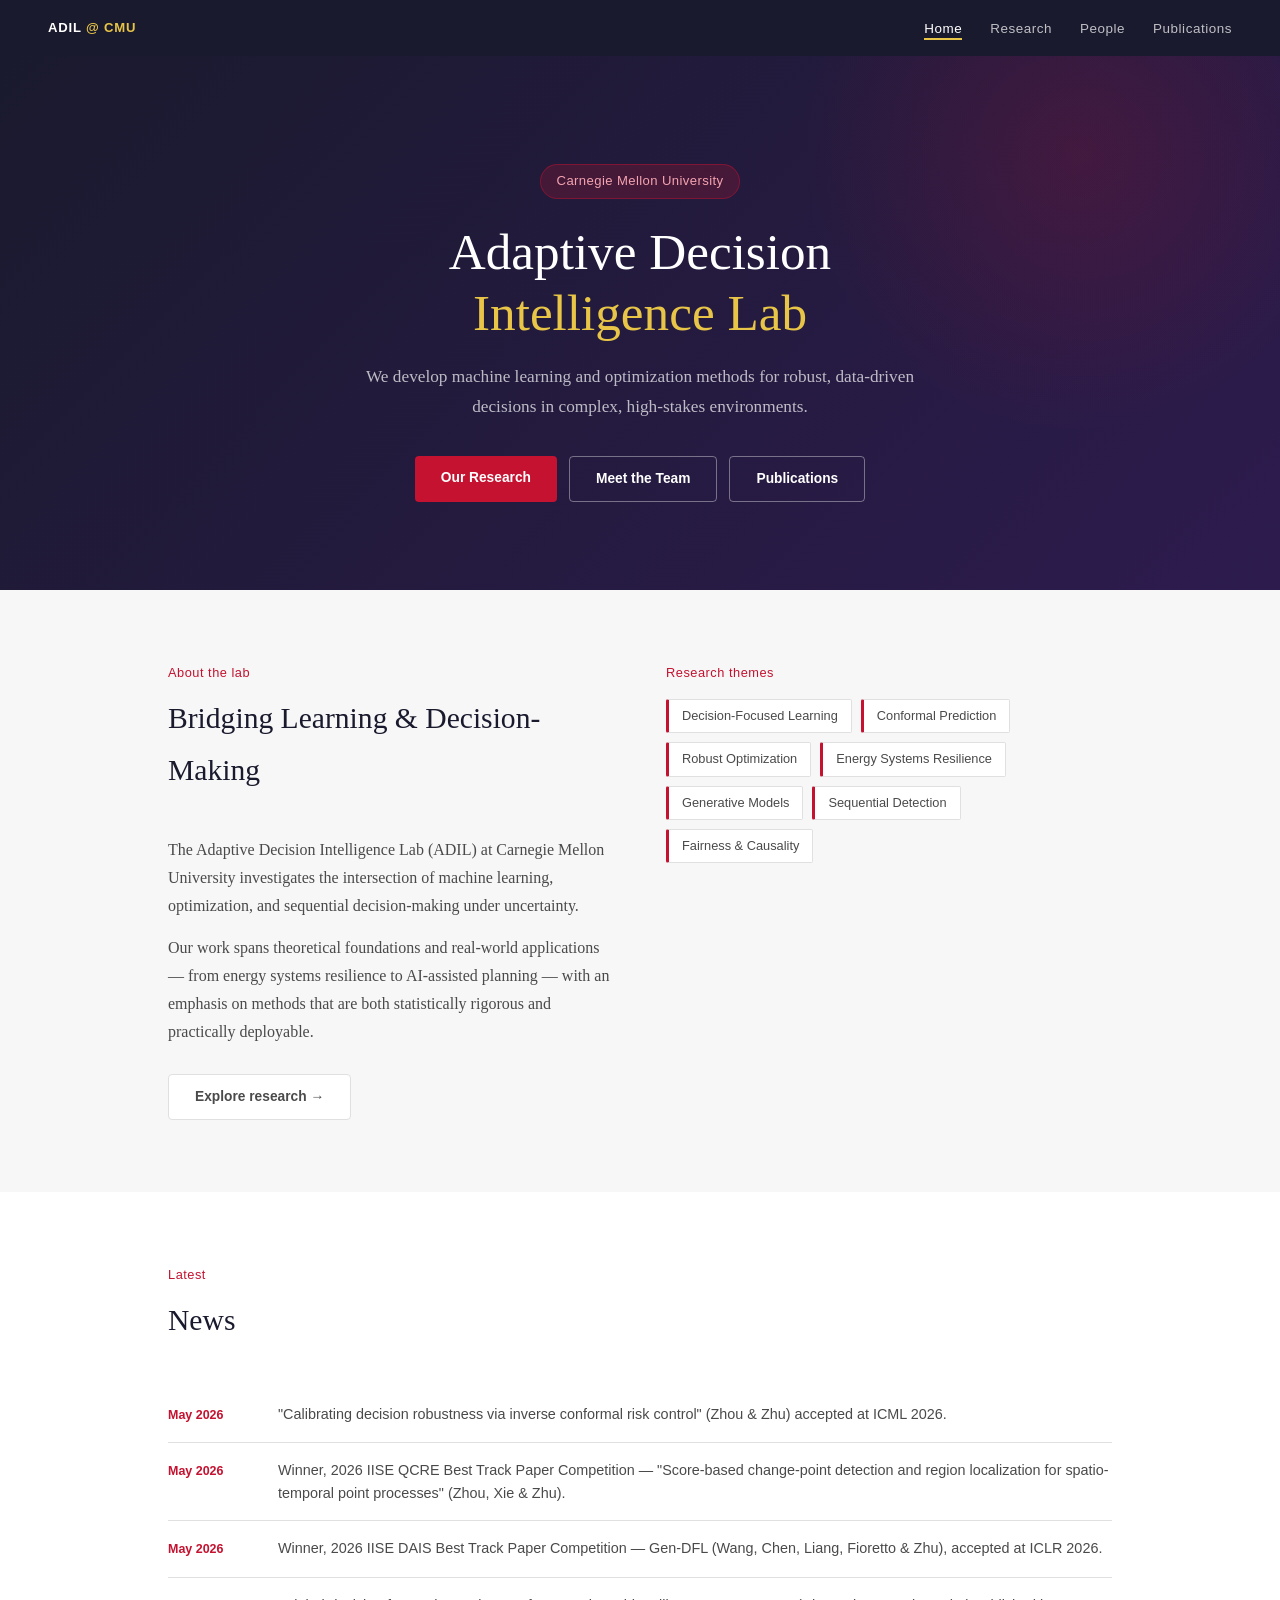
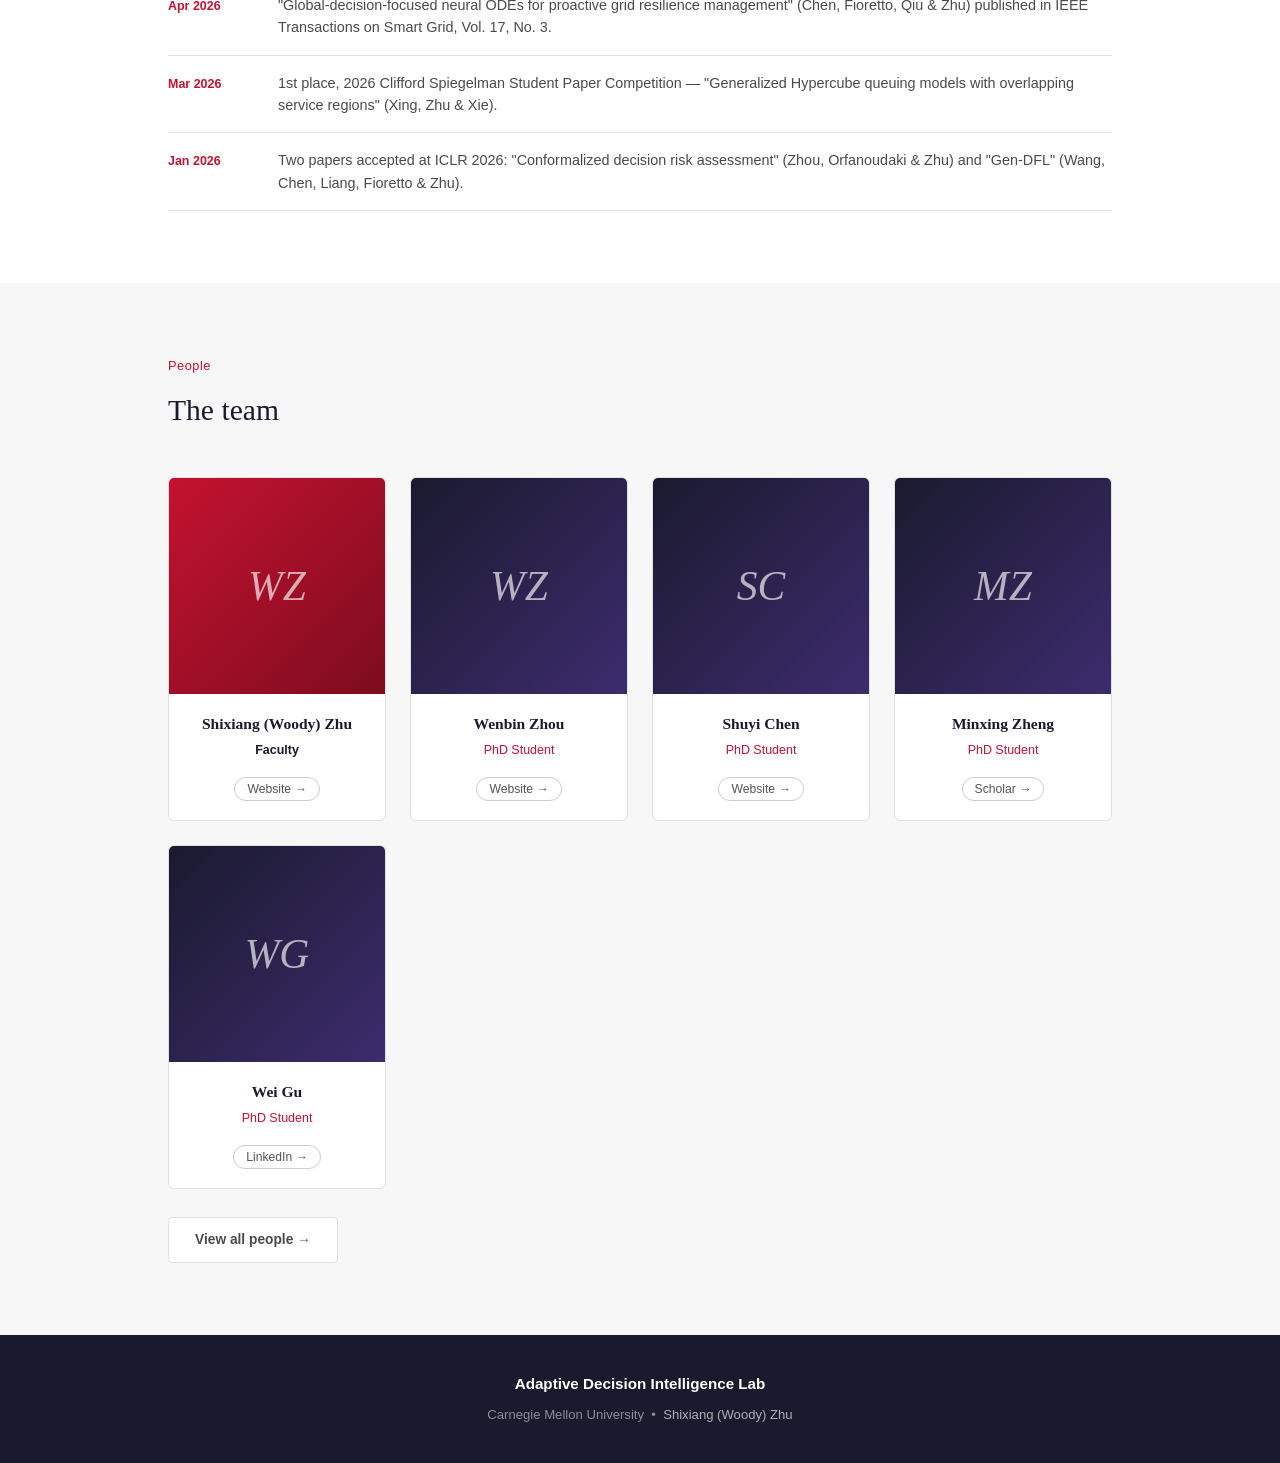
==== index.html @ 4b709d4f "update" ====
<!DOCTYPE html>
<html lang="en">
<head>
  <meta charset="utf-8">
  <meta name="viewport" content="width=device-width, initial-scale=1.0">
  <title>ADIL @ CMU — Adaptive Decision Intelligence Lab</title>
  <link rel="stylesheet" href="assets/css/style.css">
  <style>
    .hero {
      background: linear-gradient(135deg, var(--dark) 0%, #2d1b4e 100%);
      color: #fff;
      padding: 108px 48px 88px;
      text-align: center;
      position: relative;
      overflow: hidden;
    }
    .hero::before {
      content: '';
      position: absolute;
      width: 560px; height: 560px;
      border-radius: 50%;
      background: radial-gradient(circle, rgba(196,18,48,0.18) 0%, transparent 70%);
      top: -180px; right: -80px;
      pointer-events: none;
    }
    .hero-badge {
      display: inline-block;
      background: rgba(196,18,48,0.22);
      border: 1px solid rgba(196,18,48,0.45);
      color: #f4a4b0;
      font-family: 'Arial', sans-serif;
      font-size: 0.82rem;
      letter-spacing: 0.03em;
      padding: 5px 16px;
      border-radius: 20px;
      margin-bottom: 22px;
    }
    .hero h1 {
      font-size: clamp(2rem, 5vw, 3.2rem);
      font-weight: normal;
      line-height: 1.2;
      margin-bottom: 18px;
    }
    .hero h1 em { font-style: normal; color: var(--accent); }
    .hero p {
      font-size: 1.08rem;
      color: rgba(255,255,255,0.7);
      max-width: 580px;
      margin: 0 auto 34px;
    }
    .hero-btns { display: flex; gap: 12px; justify-content: center; flex-wrap: wrap; }
    .btn-hero-outline {
      border: 1.5px solid rgba(255,255,255,0.38);
      color: #fff;
      padding: 10px 26px;
      border-radius: 4px;
      font-family: 'Arial', sans-serif;
      font-size: 0.86rem;
      font-weight: 600;
      text-decoration: none;
      transition: all 0.18s;
    }
    .btn-hero-outline:hover {
      border-color: #fff;
      background: rgba(255,255,255,0.08);
      text-decoration: none;
    }
    .home-about {
      display: grid;
      grid-template-columns: 1fr 1fr;
      gap: 52px;
      align-items: start;
    }
    .tag-wrap { display: flex; flex-wrap: wrap; gap: 9px; margin-top: 10px; }
    .tag-pill-link {
      display: inline-block;
      background: #fff;
      border: 1px solid var(--border);
      border-left: 3px solid var(--red);
      padding: 5px 13px;
      font-family: 'Arial', sans-serif;
      font-size: 0.8rem;
      color: var(--gray);
      border-radius: 2px;
      text-decoration: none;
      transition: all 0.18s;
    }
    .tag-pill-link:hover {
      border-left-color: var(--dark);
      color: var(--dark);
      background: #f0f0f0;
      text-decoration: none;
    }
    @media (max-width: 680px) {
      .hero { padding: 72px 20px 60px; }
      .home-about { grid-template-columns: 1fr; gap: 28px; }
    }
  </style>
</head>
<body>

<nav>
  <a class="nav-logo" href="index.html">ADIL <span>@ CMU</span></a>
  <ul class="nav-links">
    <li><a href="index.html" class="active">Home</a></li>
    <li><a href="research.html">Research</a></li>
    <li><a href="people.html">People</a></li>
    <li><a href="publications.html">Publications</a></li>
  </ul>
</nav>

<header class="hero">
  <div class="hero-badge">Carnegie Mellon University</div>
  <h1>Adaptive Decision<br><em>Intelligence Lab</em></h1>
  <p>We develop machine learning and optimization methods for robust, data-driven decisions in complex, high-stakes environments.</p>
  <div class="hero-btns">
    <a class="btn btn-red" href="research.html">Our Research</a>
    <a class="btn-hero-outline" href="people.html">Meet the Team</a>
    <a class="btn-hero-outline" href="publications.html">Publications</a>
  </div>
</header>

<!-- About -->
<section class="pad bg-light">
  <div class="container">
    <div class="home-about">
      <div>
        <p class="eyebrow">About the lab</p>
        <h2 class="section-title">Bridging Learning &amp; Decision-Making</h2>
        <p style="color:var(--gray);font-size:1rem;margin-bottom:14px;">The Adaptive Decision Intelligence Lab (ADIL) at Carnegie Mellon University investigates the intersection of machine learning, optimization, and sequential decision-making under uncertainty.</p>
        <p style="color:var(--gray);font-size:1rem;">Our work spans theoretical foundations and real-world applications — from energy systems resilience to AI-assisted planning — with an emphasis on methods that are both statistically rigorous and practically deployable.</p>
        <br>
        <a class="btn btn-outline" href="research.html">Explore research &rarr;</a>
      </div>
      <div>
        <p class="eyebrow" style="margin-bottom:14px;">Research themes</p>
        <div class="tag-wrap" id="theme-tags">
          <!-- rendered by JS from RESEARCH_AREAS -->
        </div>
      </div>
    </div>
  </div>
</section>

<!-- News -->
<section class="pad">
  <div class="container">
    <p class="eyebrow">Latest</p>
    <h2 class="section-title">News</h2>
    <ul class="news-list" id="news-list">
      <li class="news-item"><span class="news-text" style="color:#aaa;">Loading…</span></li>
    </ul>
  </div>
</section>

<!-- Team preview -->
<section class="pad bg-light">
  <div class="container">
    <p class="eyebrow">People</p>
    <h2 class="section-title">The team</h2>
    <div class="people-grid">
      <div class="person-card pi">
        <div class="person-avatar">WZ</div>
        <div class="person-body">
          <div class="person-name">Shixiang (Woody) Zhu</div>
          <div class="person-role">Faculty</div>
          <a class="person-link" href="https://www.andrew.cmu.edu/user/shixianz/" target="_blank" rel="noopener">Website &rarr;</a>
        </div>
      </div>
      <div class="person-card">
        <div class="person-avatar">WZ</div>
        <div class="person-body">
          <div class="person-name">Wenbin Zhou</div>
          <div class="person-role">PhD Student</div>
          <a class="person-link" href="https://wbzhou2001.github.io/" target="_blank" rel="noopener">Website &rarr;</a>
        </div>
      </div>
      <div class="person-card">
        <div class="person-avatar">SC</div>
        <div class="person-body">
          <div class="person-name">Shuyi Chen</div>
          <div class="person-role">PhD Student</div>
          <a class="person-link" href="https://shuyiryanchen.github.io/" target="_blank" rel="noopener">Website &rarr;</a>
        </div>
      </div>
      <div class="person-card">
        <div class="person-avatar">MZ</div>
        <div class="person-body">
          <div class="person-name">Minxing Zheng</div>
          <div class="person-role">PhD Student</div>
          <a class="person-link" href="https://scholar.google.com/citations?hl=en&user=f8xblKQAAAAJ&view_op=list_works&sortby=pubdate" target="_blank" rel="noopener">Scholar &rarr;</a>
        </div>
      </div>
      <div class="person-card">
        <div class="person-avatar">WG</div>
        <div class="person-body">
          <div class="person-name">Wei Gu</div>
          <div class="person-role">PhD Student</div>
          <a class="person-link" href="https://www.linkedin.com/in/wei-gu-524341154" target="_blank" rel="noopener">LinkedIn &rarr;</a>
        </div>
      </div>
    </div>
    <br>
    <a class="btn btn-outline" href="people.html">View all people &rarr;</a>
  </div>
</section>

<footer>
  <div class="footer-name">Adaptive Decision Intelligence Lab</div>
  <p>Carnegie Mellon University &nbsp;&bull;&nbsp;
    <a href="https://www.andrew.cmu.edu/user/shixianz/" target="_blank" rel="noopener">Shixiang (Woody) Zhu</a>
  </p>
</footer>

<!-- Data -->
<script src="data/news.js"></script>
<script src="data/publications.js"></script>
<script>
  /* ── Research theme tags (link to research.html anchors) ── */
  const RESEARCH_AREAS = [
    { label: "Decision-Focused Learning",    id: "decision-learning"    },
    { label: "Conformal Prediction",         id: "conformal-prediction" },
    { label: "Robust Optimization",          id: "robust-optimization"  },
    { label: "Energy Systems Resilience",    id: "energy-resilience"    },
    { label: "Generative Models",            id: "generative-models"    },
    { label: "Sequential Detection",         id: "sequential-detection" },
    { label: "Fairness & Causality",         id: "fairness-policy"      },
  ];

  const tagWrap = document.getElementById('theme-tags');
  RESEARCH_AREAS.forEach(area => {
    const a = document.createElement('a');
    a.className = 'tag-pill-link';
    a.href = 'research.html#' + area.id;
    a.textContent = area.label;
    tagWrap.appendChild(a);
  });

  /* ── News ── */
  function esc(s) {
    return s.replace(/&/g,'&amp;').replace(/</g,'&lt;').replace(/>/g,'&gt;').replace(/"/g,'&quot;');
  }

  const newsList = document.getElementById('news-list');
  newsList.innerHTML = '';
  NEWS.slice(0, 6).forEach(item => {
    const li = document.createElement('li');
    li.className = 'news-item';
    li.innerHTML = `<span class="news-date">${esc(item.date)}</span><span class="news-text">${esc(item.text)}</span>`;
    newsList.appendChild(li);
  });
</script>

</body>
</html>
---- assets/css/style.css ----
:root {
  --red:    #C41230;
  --dark:   #1a1a2e;
  --gray:   #4a4a4a;
  --light:  #f7f7f7;
  --accent: #e8c547;
  --border: #e0e0e0;
}

*, *::before, *::after { box-sizing: border-box; margin: 0; padding: 0; }

html { scroll-behavior: smooth; }

body {
  font-family: 'Georgia', serif;
  color: #333;
  background: #fff;
  line-height: 1.75;
}

a { color: var(--red); text-decoration: none; }
a:hover { text-decoration: underline; }

/* ── Nav ── */
nav {
  background: var(--dark);
  position: sticky;
  top: 0;
  z-index: 100;
  height: 56px;
  display: flex;
  align-items: center;
  padding: 0 48px;
  gap: 40px;
}

.nav-logo {
  font-family: 'Arial', sans-serif;
  font-size: 0.82rem;
  font-weight: 700;
  color: #fff;
  letter-spacing: 0.06em;
  text-transform: uppercase;
  white-space: nowrap;
  text-decoration: none;
}

.nav-logo span { color: var(--accent); }

.nav-links {
  list-style: none;
  display: flex;
  gap: 28px;
  margin-left: auto;
}

.nav-links a {
  color: rgba(255,255,255,0.72);
  font-family: 'Arial', sans-serif;
  font-size: 0.84rem;
  letter-spacing: 0.04em;
  text-decoration: none;
  transition: color 0.2s;
  padding-bottom: 2px;
  border-bottom: 2px solid transparent;
}

.nav-links a:hover,
.nav-links a.active {
  color: #fff;
  border-bottom-color: var(--accent);
}

/* ── Page hero (small, for inner pages) ── */
.page-hero {
  background: linear-gradient(135deg, var(--dark) 0%, #2d1b4e 100%);
  color: #fff;
  padding: 64px 48px 52px;
}

.page-hero .eyebrow {
  font-family: 'Arial', sans-serif;
  font-size: 0.82rem;
  letter-spacing: 0.03em;
  color: var(--accent);
  margin-bottom: 10px;
}

.page-hero h1 {
  font-size: clamp(1.6rem, 3.5vw, 2.4rem);
  font-weight: normal;
  line-height: 1.25;
}

.page-hero p {
  margin-top: 14px;
  color: rgba(255,255,255,0.68);
  font-size: 1rem;
  max-width: 600px;
}

/* ── Layout container ── */
.container {
  max-width: 1040px;
  margin: 0 auto;
  padding: 0 48px;
}

section.pad {
  padding: 72px 0;
}

section.pad-sm {
  padding: 48px 0;
}

.bg-light { background: var(--light); }

/* ── Section labels ── */
.eyebrow {
  font-family: 'Arial', sans-serif;
  font-size: 0.8rem;
  letter-spacing: 0.04em;
  color: var(--red);
  margin-bottom: 8px;
}

.section-title {
  font-size: 1.85rem;
  font-weight: normal;
  color: var(--dark);
  margin-bottom: 40px;
}

/* ── Buttons ── */
.btn {
  display: inline-block;
  padding: 10px 26px;
  border-radius: 4px;
  font-family: 'Arial', sans-serif;
  font-size: 0.86rem;
  font-weight: 600;
  text-decoration: none;
  transition: all 0.18s;
  cursor: pointer;
}

.btn-red   { background: var(--red); color: #fff; }
.btn-red:hover { background: #a30f28; text-decoration: none; }

.btn-outline {
  border: 1.5px solid var(--border);
  color: var(--gray);
  background: #fff;
}
.btn-outline:hover {
  border-color: var(--red);
  color: var(--red);
  text-decoration: none;
}

/* ── Person card ── */
.people-grid {
  display: grid;
  grid-template-columns: repeat(auto-fill, minmax(195px, 1fr));
  gap: 24px;
}

.person-card {
  background: #fff;
  border: 1px solid var(--border);
  border-radius: 6px;
  overflow: hidden;
  text-align: center;
  transition: box-shadow 0.2s, transform 0.2s;
}

.person-card:hover {
  box-shadow: 0 8px 28px rgba(0,0,0,0.10);
  transform: translateY(-3px);
}

.person-avatar {
  width: 100%;
  aspect-ratio: 1;
  background: linear-gradient(135deg, var(--dark) 0%, #3d2b6e 100%);
  display: flex;
  align-items: center;
  justify-content: center;
  font-size: 2.6rem;
  font-family: 'Georgia', serif;
  font-style: italic;
  color: rgba(255,255,255,0.65);
}

.person-card.pi .person-avatar {
  background: linear-gradient(135deg, var(--red) 0%, #7d0c1e 100%);
}

.person-body {
  padding: 16px 14px 18px;
}

.person-name {
  font-size: 0.97rem;
  font-weight: bold;
  color: var(--dark);
  margin-bottom: 3px;
}

.person-role {
  font-family: 'Arial', sans-serif;
  font-size: 0.78rem;
  color: var(--red);
  margin-bottom: 12px;
}

.person-card.pi .person-role {
  color: var(--dark);
  font-weight: 700;
}

.person-link {
  font-family: 'Arial', sans-serif;
  font-size: 0.76rem;
  color: #555;
  border: 1px solid #ccc;
  padding: 4px 12px;
  border-radius: 20px;
  text-decoration: none;
  transition: all 0.18s;
}

.person-link:hover {
  border-color: var(--red);
  color: var(--red);
  text-decoration: none;
}

/* ── Research card ── */
.research-grid {
  display: grid;
  grid-template-columns: repeat(auto-fill, minmax(280px, 1fr));
  gap: 22px;
}

.research-card {
  background: #fff;
  border-top: 3px solid var(--red);
  border-radius: 4px;
  padding: 26px 22px;
  box-shadow: 0 2px 8px rgba(0,0,0,0.06);
}

.research-card .icon { font-size: 1.7rem; margin-bottom: 12px; }
.research-card h3 { font-size: 1rem; color: var(--dark); margin-bottom: 8px; }
.research-card p  { font-family: 'Arial', sans-serif; font-size: 0.84rem; color: var(--gray); line-height: 1.6; }

/* ── Publication list ── */
.pub-list { list-style: none; }

.pub-item {
  padding: 22px 0;
  border-bottom: 1px solid var(--border);
  display: grid;
  grid-template-columns: auto 1fr;
  gap: 20px;
  align-items: start;
}

.pub-year {
  font-family: 'Arial', sans-serif;
  font-size: 0.82rem;
  font-weight: 700;
  color: var(--red);
  min-width: 42px;
  padding-top: 3px;
}

.pub-title {
  font-size: 1rem;
  color: var(--dark);
  margin-bottom: 4px;
}

.pub-authors {
  font-family: 'Arial', sans-serif;
  font-size: 0.84rem;
  color: var(--gray);
  margin-bottom: 4px;
}

.pub-venue {
  font-family: 'Arial', sans-serif;
  font-size: 0.82rem;
  color: #777;
  font-style: italic;
}

.pub-links { margin-top: 8px; display: flex; gap: 8px; flex-wrap: wrap; }

.pub-tag {
  font-family: 'Arial', sans-serif;
  font-size: 0.72rem;
  padding: 2px 10px;
  border-radius: 20px;
  text-decoration: none;
  border: 1px solid #ccc;
  color: #555;
  transition: all 0.15s;
}

.pub-tag:hover { border-color: var(--red); color: var(--red); text-decoration: none; }
.pub-tag.pdf   { background: var(--red); border-color: var(--red); color: #fff; }
.pub-tag.pdf:hover { background: #a30f28; }

/* ── Tags / pills ── */
.tag-pill {
  display: inline-block;
  background: #fff;
  border: 1px solid var(--border);
  border-left: 3px solid var(--red);
  padding: 5px 13px;
  font-family: 'Arial', sans-serif;
  font-size: 0.8rem;
  color: var(--gray);
  border-radius: 2px;
}

/* ── News ── */
.news-list { list-style: none; }

.news-item {
  display: flex;
  gap: 20px;
  padding: 16px 0;
  border-bottom: 1px solid var(--border);
  align-items: baseline;
}

.news-date {
  font-family: 'Arial', sans-serif;
  font-size: 0.78rem;
  color: var(--red);
  white-space: nowrap;
  min-width: 90px;
  font-weight: 700;
}

.news-text {
  font-family: 'Arial', sans-serif;
  font-size: 0.9rem;
  color: var(--gray);
  line-height: 1.55;
}

/* ── Footer ── */
footer {
  background: var(--dark);
  color: rgba(255,255,255,0.5);
  text-align: center;
  padding: 36px 48px;
  font-family: 'Arial', sans-serif;
  font-size: 0.82rem;
}

footer .footer-name {
  color: #fff;
  font-size: 0.95rem;
  font-weight: 700;
  margin-bottom: 6px;
}

footer a { color: rgba(255,255,255,0.65); text-decoration: none; }
footer a:hover { color: var(--accent); }

/* ── Responsive ── */
@media (max-width: 680px) {
  nav { padding: 0 20px; }
  .nav-links { display: none; }
  .container { padding: 0 20px; }
  .page-hero { padding: 48px 20px 40px; }
}
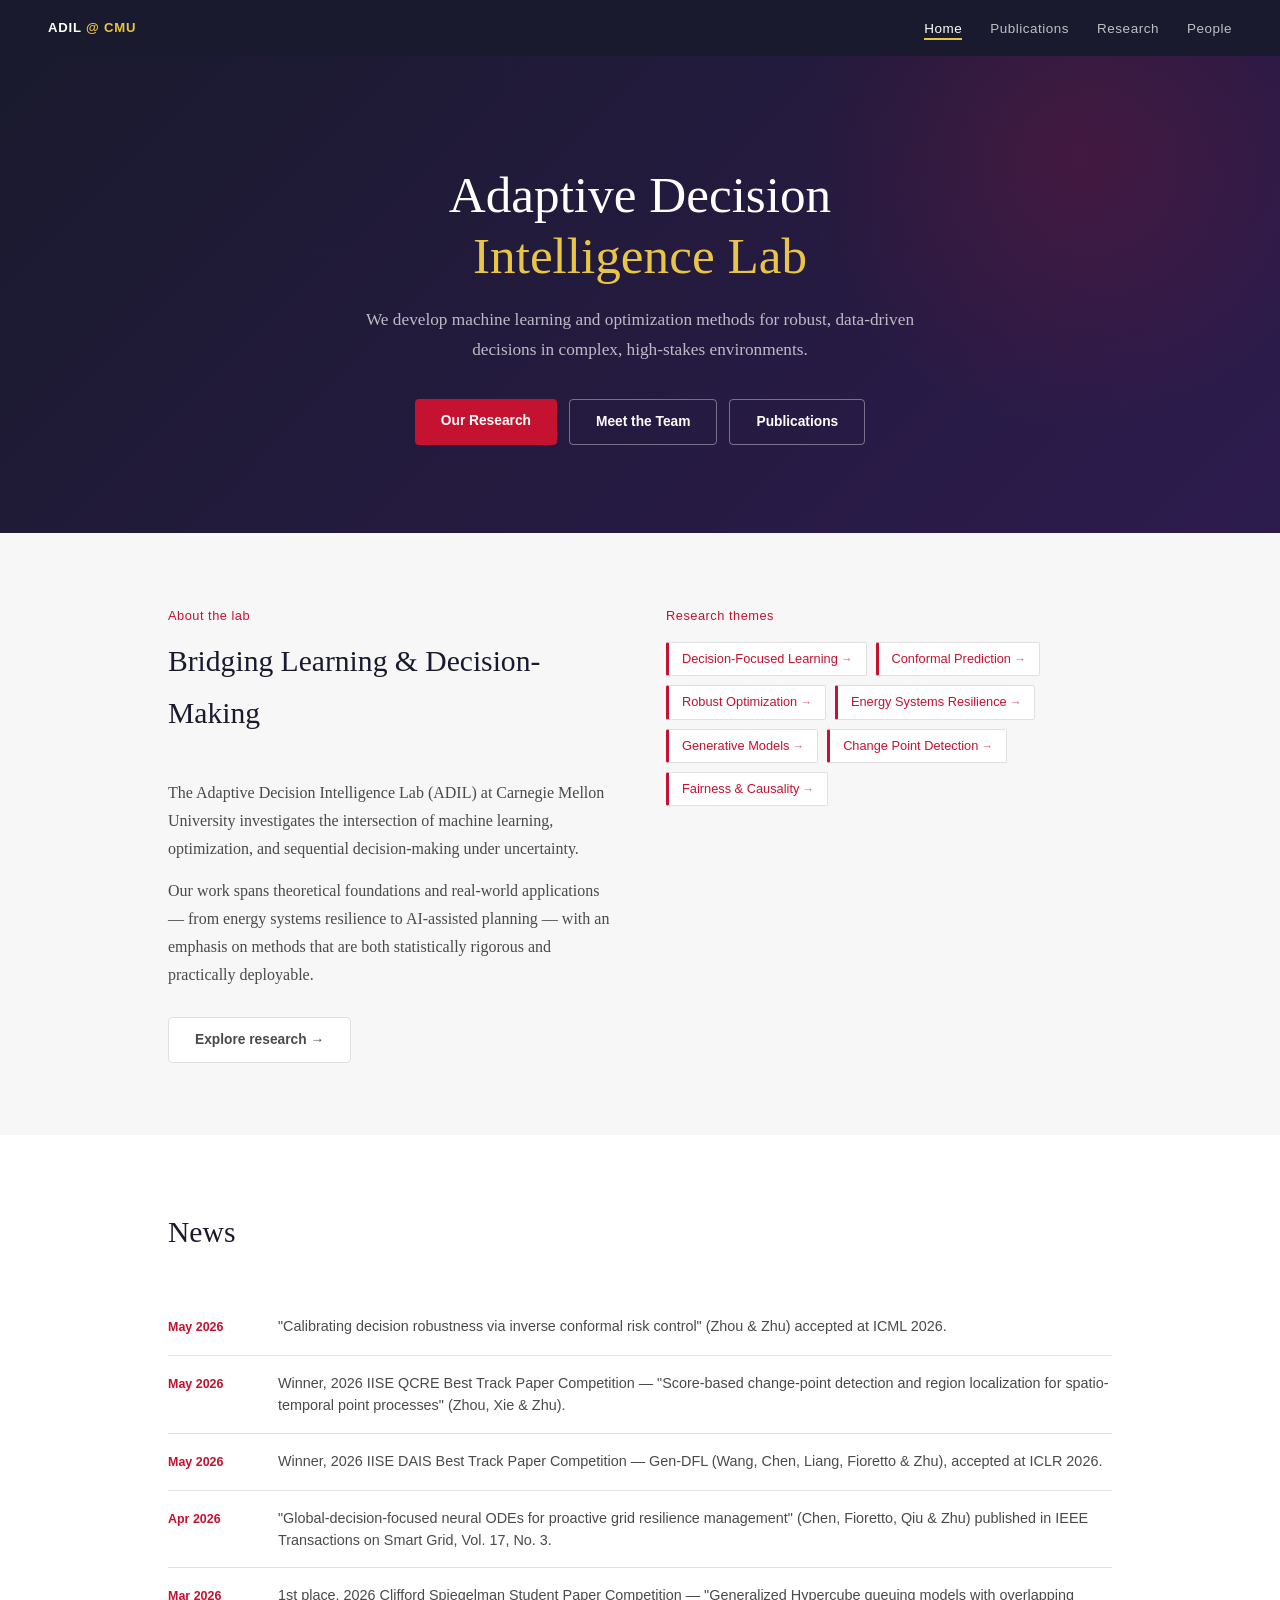
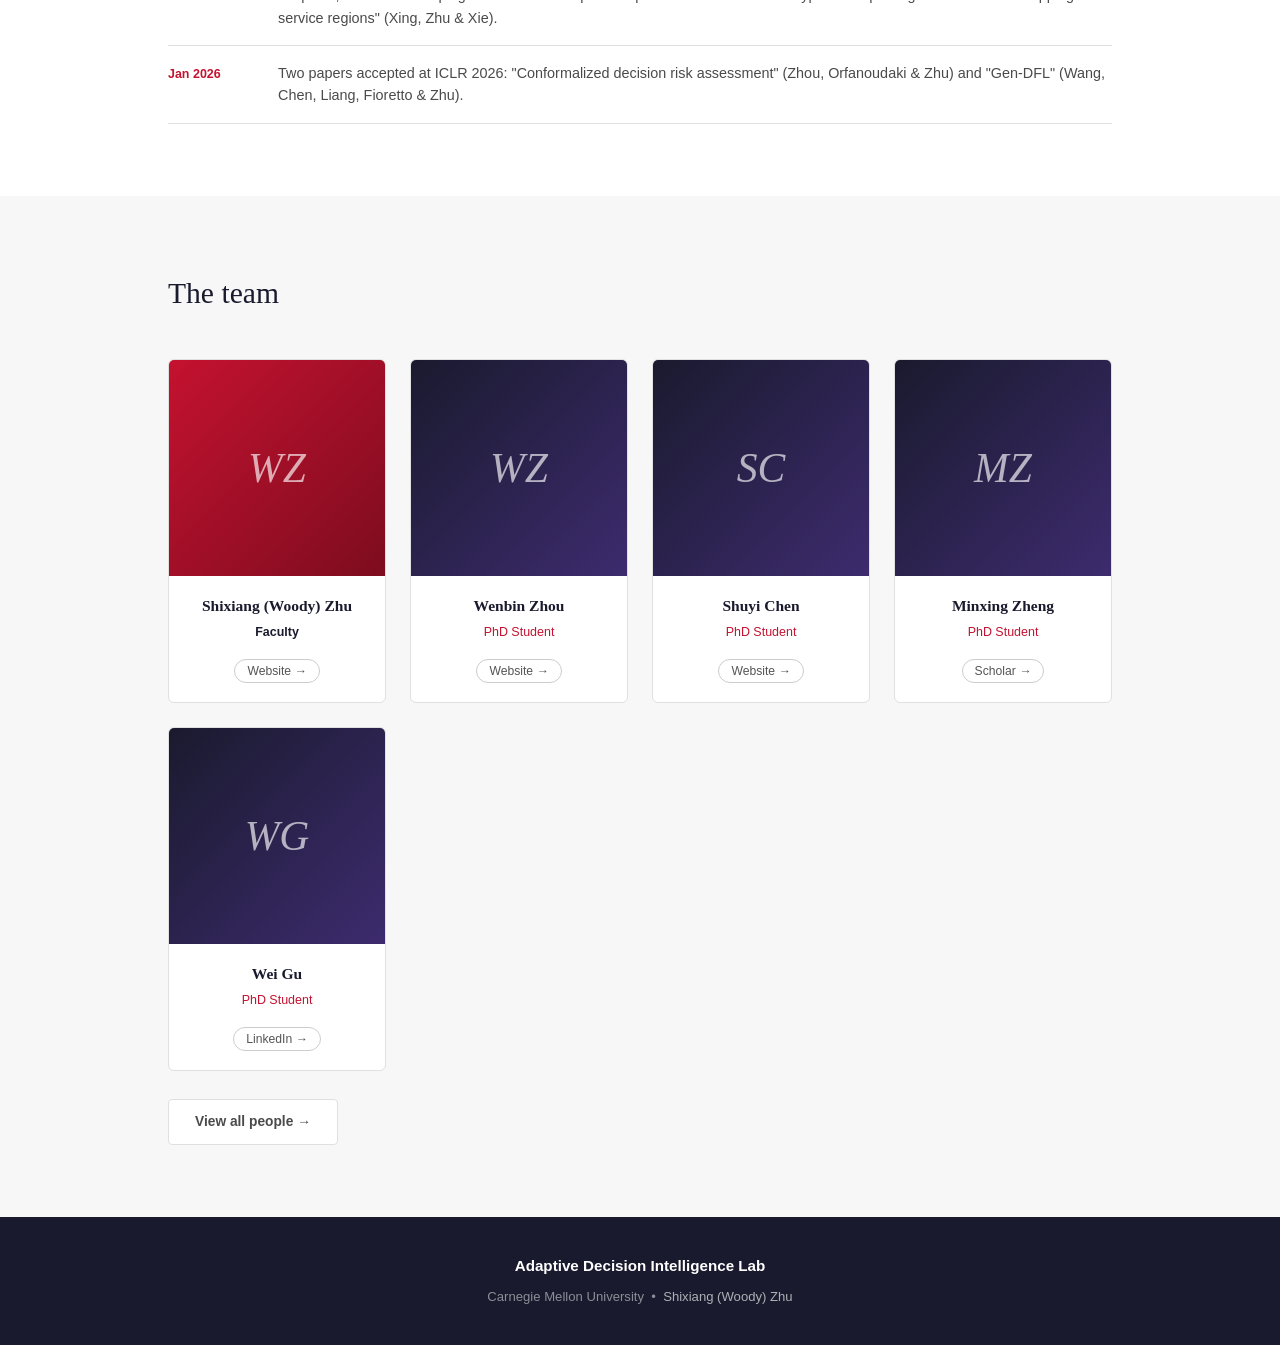
==== commit b39ff217: "FIX" ====
--- a/index.html
+++ b/index.html
@@ -23,18 +23,6 @@
       top: -180px; right: -80px;
       pointer-events: none;
     }
-    .hero-badge {
-      display: inline-block;
-      background: rgba(196,18,48,0.22);
-      border: 1px solid rgba(196,18,48,0.45);
-      color: #f4a4b0;
-      font-family: 'Arial', sans-serif;
-      font-size: 0.82rem;
-      letter-spacing: 0.03em;
-      padding: 5px 16px;
-      border-radius: 20px;
-      margin-bottom: 22px;
-    }
     .hero h1 {
       font-size: clamp(2rem, 5vw, 3.2rem);
       font-weight: normal;
@@ -80,15 +68,17 @@
       padding: 5px 13px;
       font-family: 'Arial', sans-serif;
       font-size: 0.8rem;
-      color: var(--gray);
+      color: var(--red);
       border-radius: 2px;
       text-decoration: none;
       transition: all 0.18s;
-    }
+      cursor: pointer;
+    }
+    .tag-pill-link::after { content: " →"; font-size: 0.72rem; opacity: 0.7; }
     .tag-pill-link:hover {
-      border-left-color: var(--dark);
-      color: var(--dark);
-      background: #f0f0f0;
+      background: var(--red);
+      border-color: var(--red);
+      color: #fff;
       text-decoration: none;
     }
     @media (max-width: 680px) {
@@ -103,14 +93,13 @@
   <a class="nav-logo" href="index.html">ADIL <span>@ CMU</span></a>
   <ul class="nav-links">
     <li><a href="index.html" class="active">Home</a></li>
+    <li><a href="publications.html">Publications</a></li>
     <li><a href="research.html">Research</a></li>
     <li><a href="people.html">People</a></li>
-    <li><a href="publications.html">Publications</a></li>
   </ul>
 </nav>
 
 <header class="hero">
-  <div class="hero-badge">Carnegie Mellon University</div>
   <h1>Adaptive Decision<br><em>Intelligence Lab</em></h1>
   <p>We develop machine learning and optimization methods for robust, data-driven decisions in complex, high-stakes environments.</p>
   <div class="hero-btns">
@@ -145,7 +134,6 @@
 <!-- News -->
 <section class="pad">
   <div class="container">
-    <p class="eyebrow">Latest</p>
     <h2 class="section-title">News</h2>
     <ul class="news-list" id="news-list">
       <li class="news-item"><span class="news-text" style="color:#aaa;">Loading…</span></li>
@@ -156,7 +144,6 @@
 <!-- Team preview -->
 <section class="pad bg-light">
   <div class="container">
-    <p class="eyebrow">People</p>
     <h2 class="section-title">The team</h2>
     <div class="people-grid">
       <div class="person-card pi">
@@ -223,7 +210,7 @@
     { label: "Robust Optimization",          id: "robust-optimization"  },
     { label: "Energy Systems Resilience",    id: "energy-resilience"    },
     { label: "Generative Models",            id: "generative-models"    },
-    { label: "Sequential Detection",         id: "sequential-detection" },
+    { label: "Change Point Detection",         id: "change-detection" },
     { label: "Fairness & Causality",         id: "fairness-policy"      },
   ];
 
--- a/assets/css/style.css
+++ b/assets/css/style.css
@@ -9,7 +9,7 @@
 
 *, *::before, *::after { box-sizing: border-box; margin: 0; padding: 0; }
 
-html { scroll-behavior: smooth; }
+html { scroll-behavior: smooth; scroll-padding-top: 72px; }
 
 body {
   font-family: 'Georgia', serif;
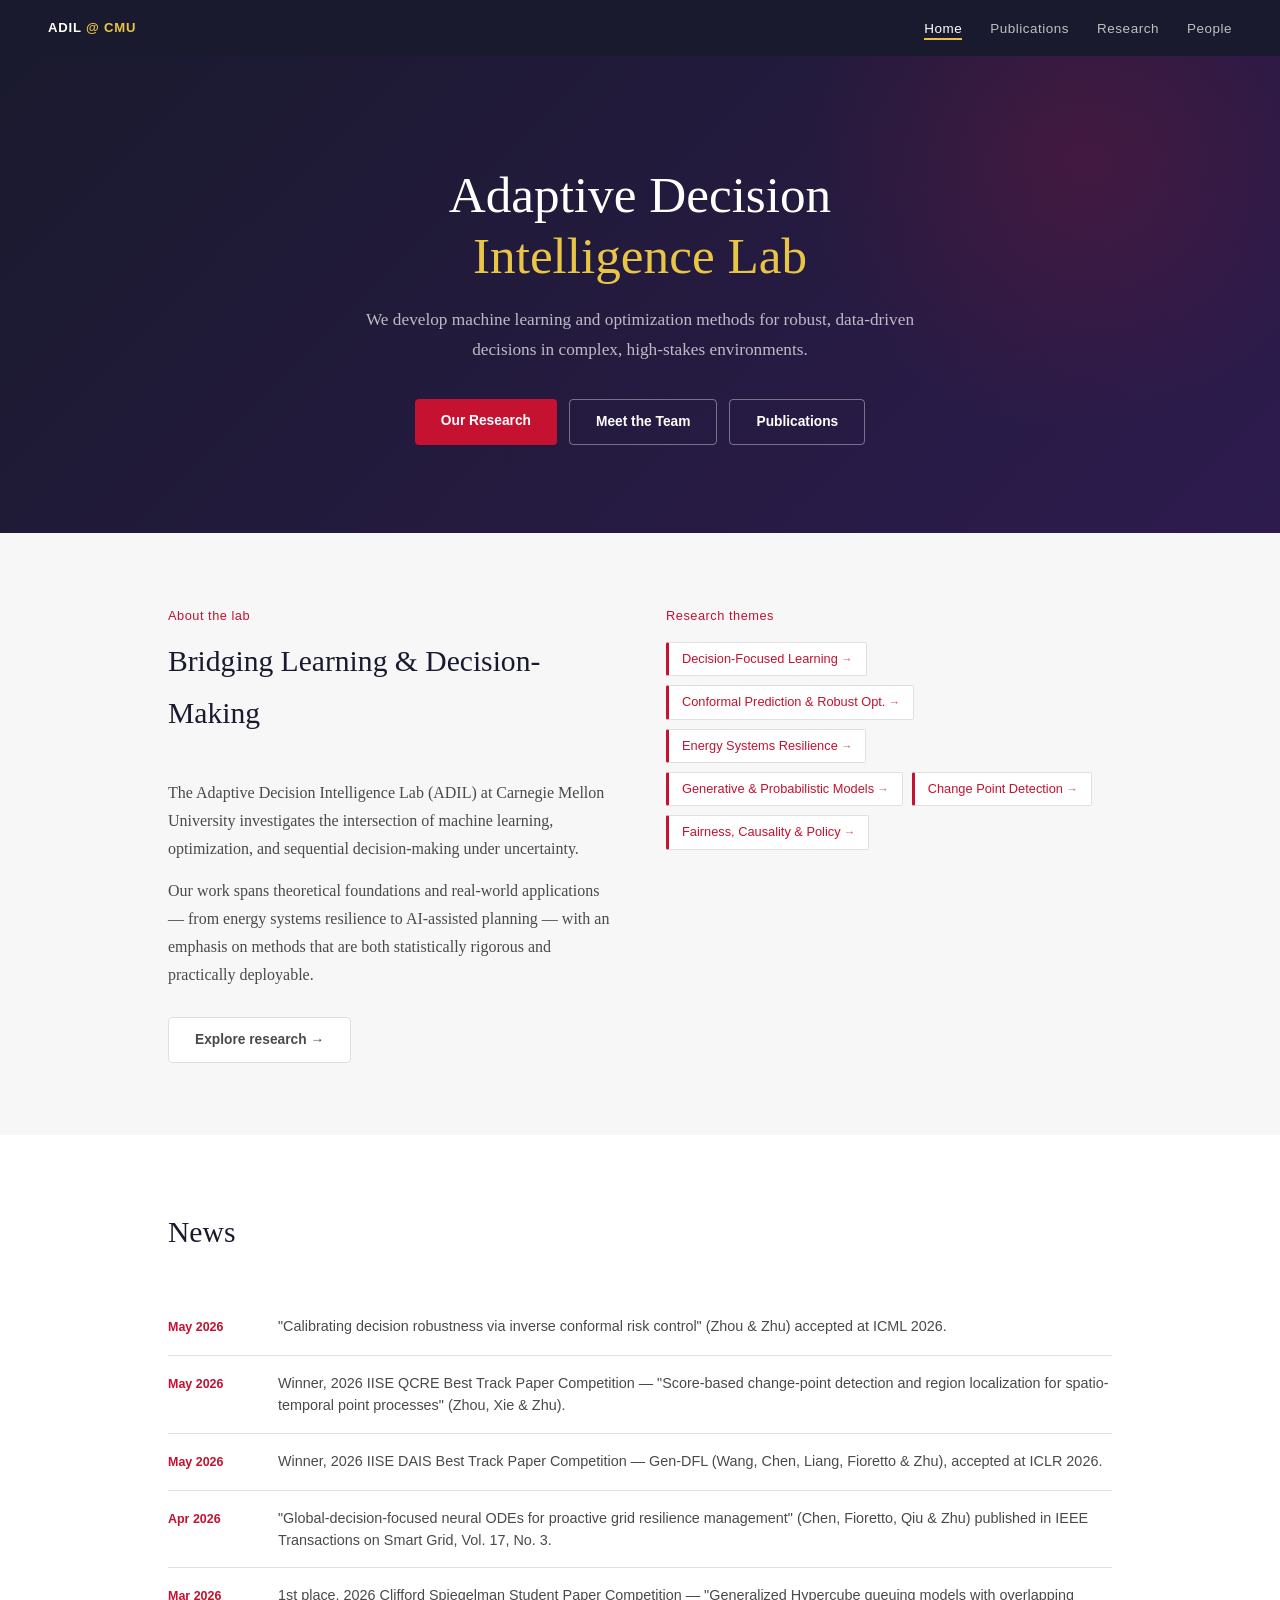
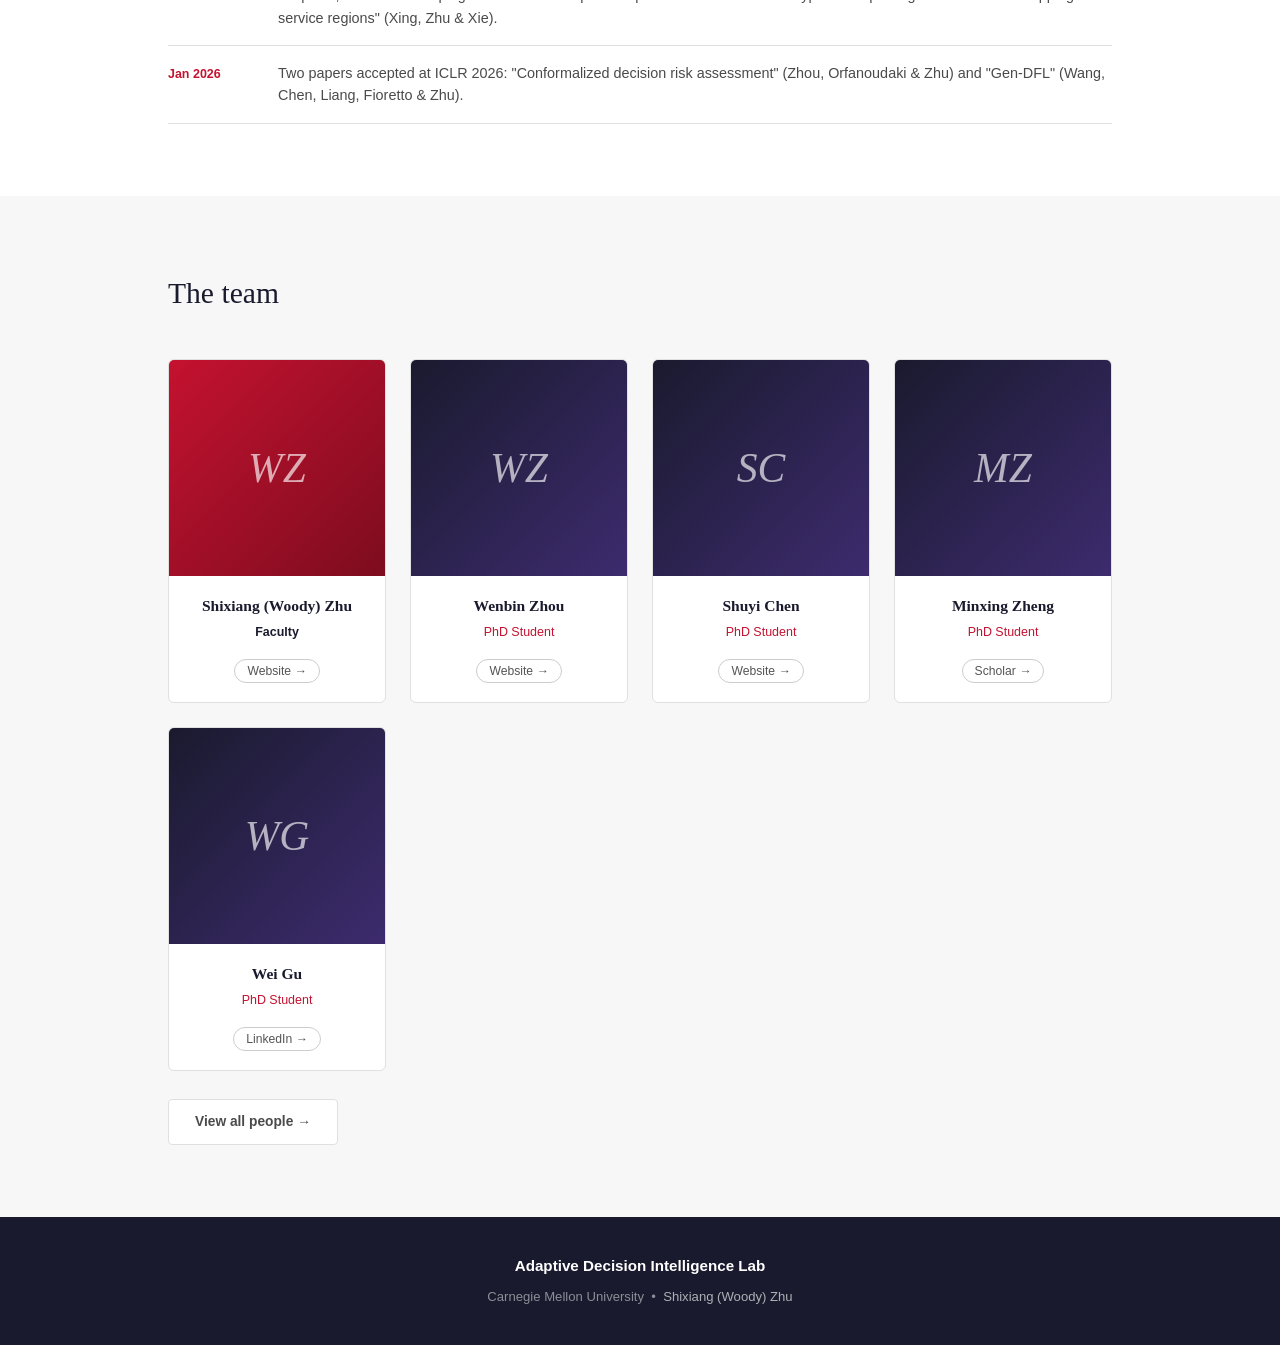
==== commit d7d3d875: "FIX" ====
--- a/index.html
+++ b/index.html
@@ -89,15 +89,8 @@
 </head>
 <body>
 
-<nav>
-  <a class="nav-logo" href="index.html">ADIL <span>@ CMU</span></a>
-  <ul class="nav-links">
-    <li><a href="index.html" class="active">Home</a></li>
-    <li><a href="publications.html">Publications</a></li>
-    <li><a href="research.html">Research</a></li>
-    <li><a href="people.html">People</a></li>
-  </ul>
-</nav>
+<nav id="main-nav"></nav>
+<script src="assets/js/nav.js"></script>
 
 <header class="hero">
   <h1>Adaptive Decision<br><em>Intelligence Lab</em></h1>
@@ -205,13 +198,12 @@
 <script>
   /* ── Research theme tags (link to research.html anchors) ── */
   const RESEARCH_AREAS = [
-    { label: "Decision-Focused Learning",    id: "decision-learning"    },
-    { label: "Conformal Prediction",         id: "conformal-prediction" },
-    { label: "Robust Optimization",          id: "robust-optimization"  },
-    { label: "Energy Systems Resilience",    id: "energy-resilience"    },
-    { label: "Generative Models",            id: "generative-models"    },
-    { label: "Change Point Detection",         id: "change-detection" },
-    { label: "Fairness & Causality",         id: "fairness-policy"      },
+    { label: "Decision-Focused Learning",          id: "decision-learning" },
+    { label: "Conformal Prediction & Robust Opt.", id: "conformal-robust"  },
+    { label: "Energy Systems Resilience",          id: "energy-resilience" },
+    { label: "Generative & Probabilistic Models",  id: "generative-models" },
+    { label: "Change Point Detection",             id: "change-detection"  },
+    { label: "Fairness, Causality & Policy",       id: "fairness-policy"   },
   ];
 
   const tagWrap = document.getElementById('theme-tags');
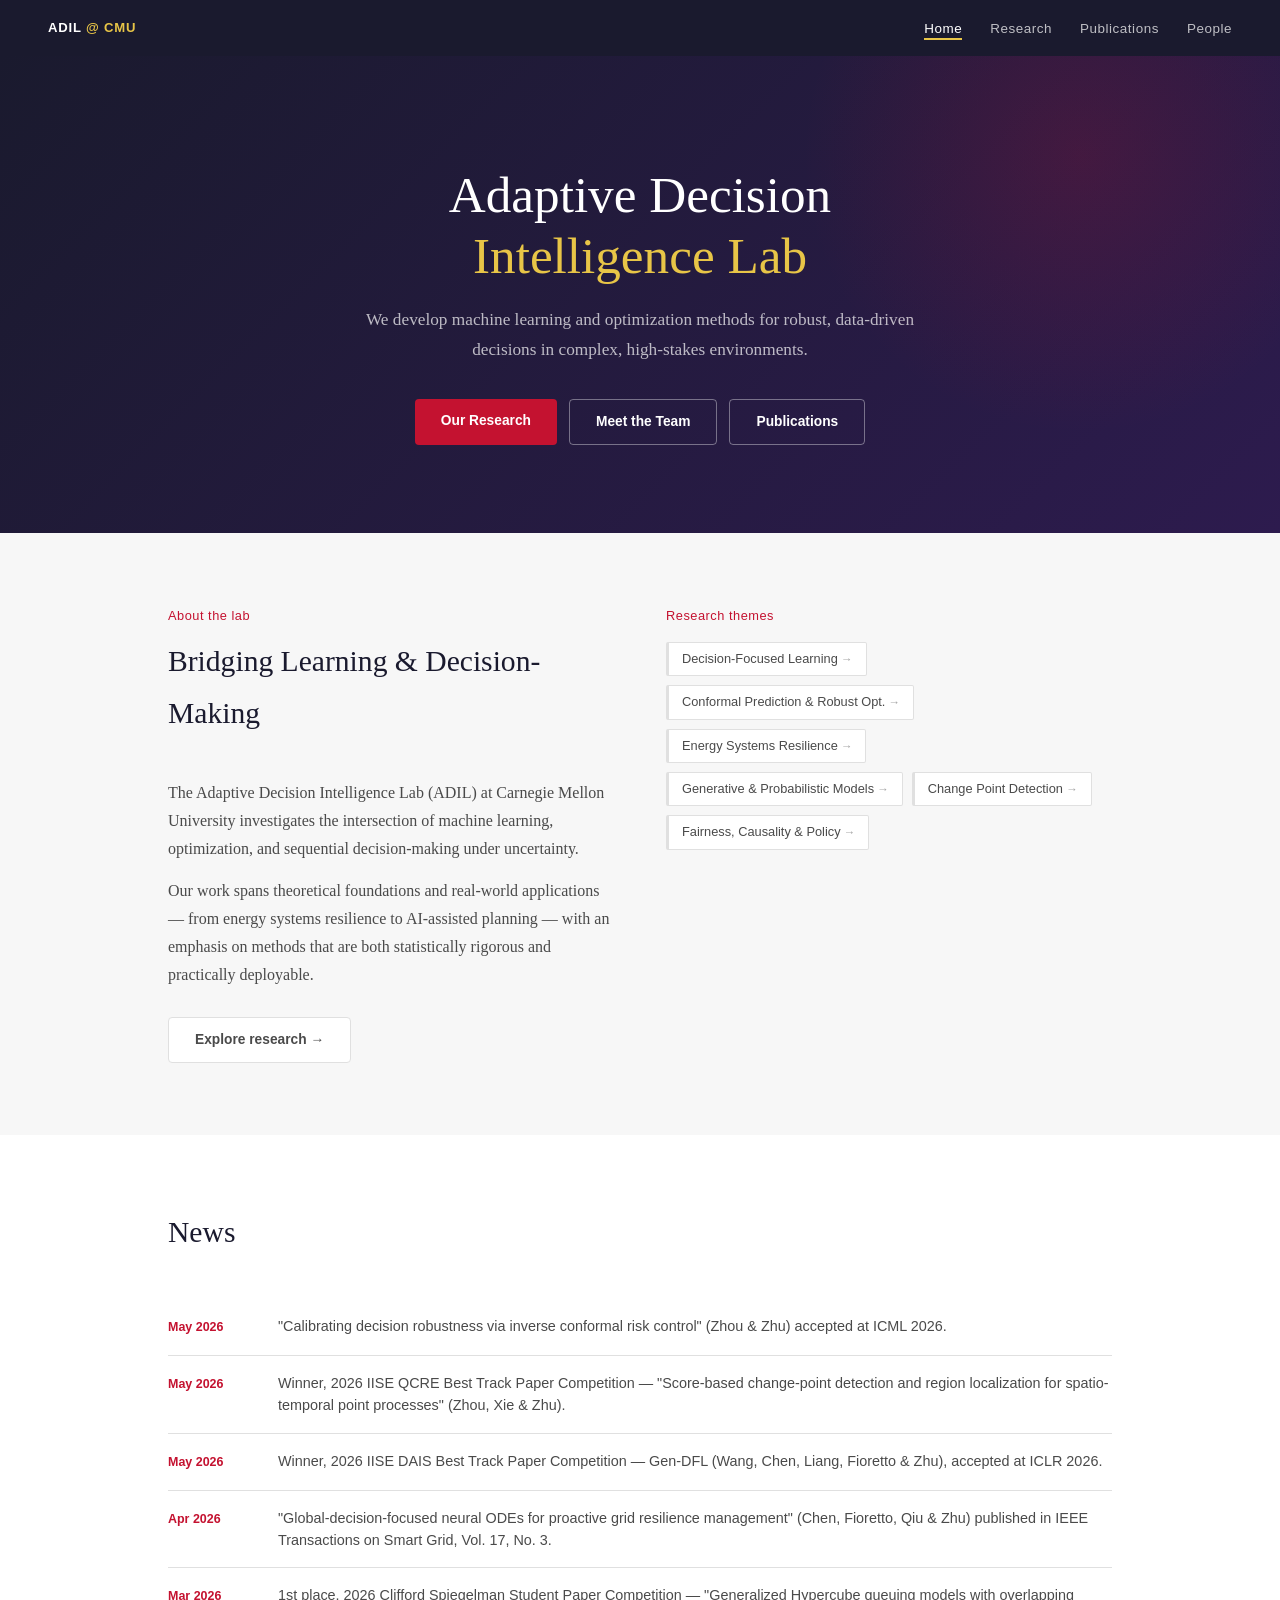
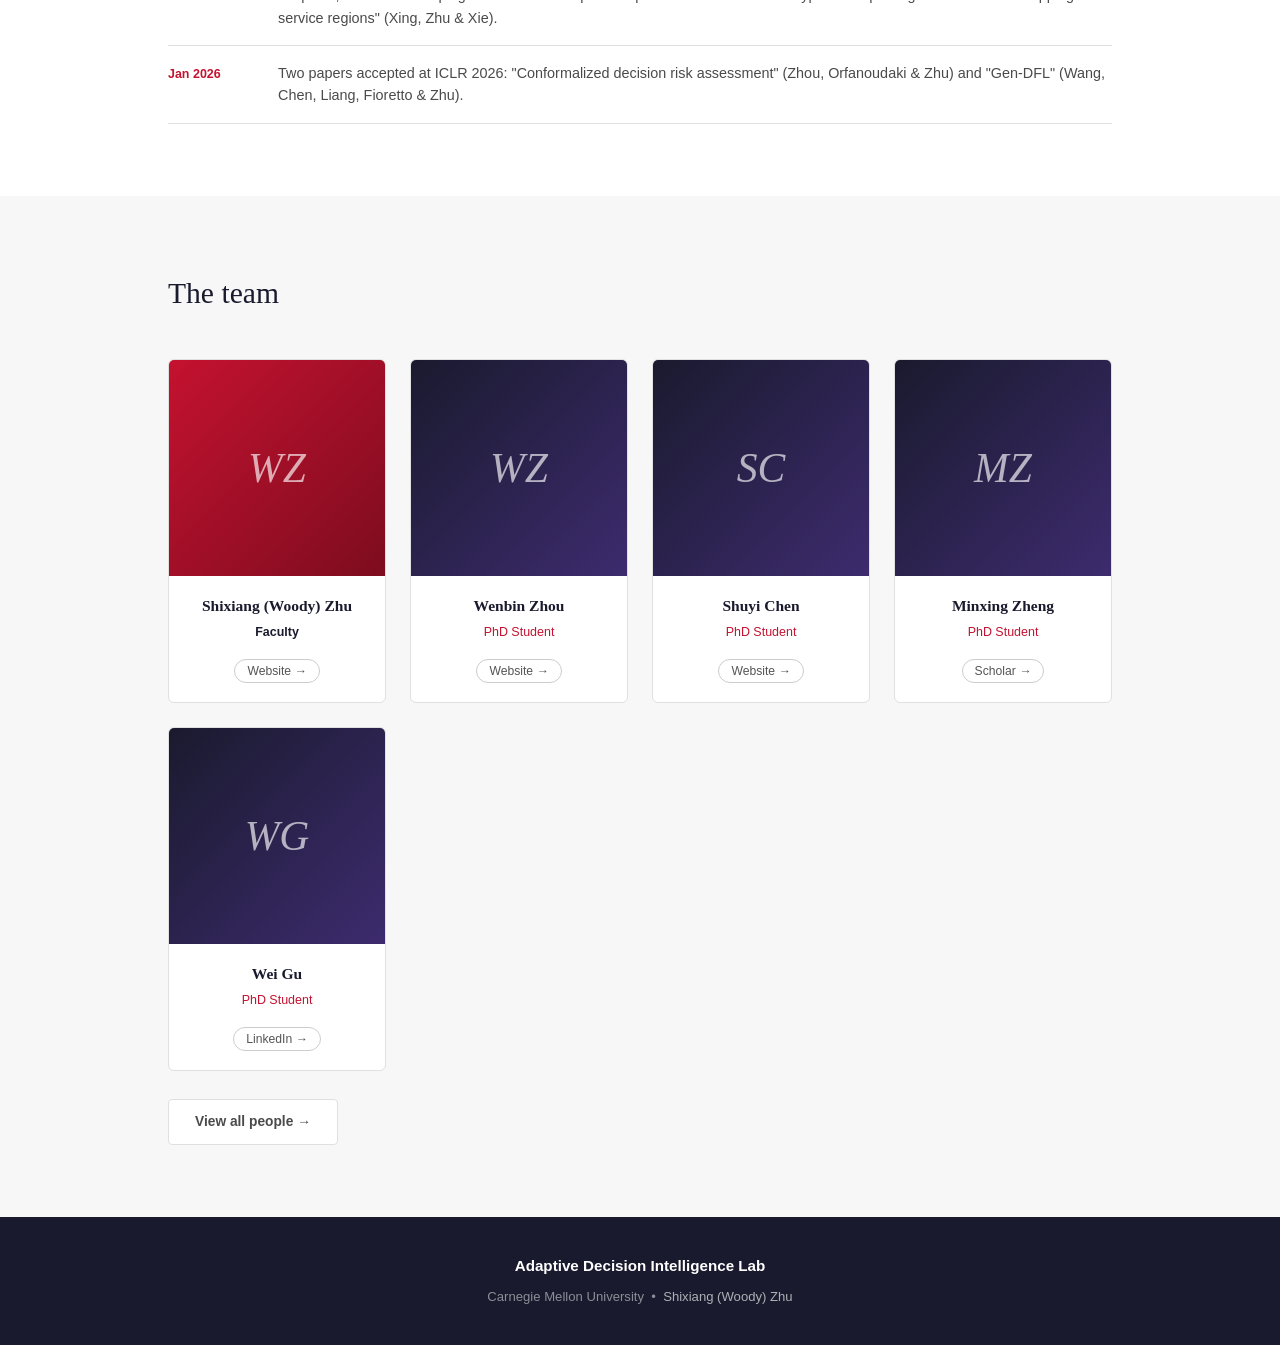
==== commit 9c8d3707: "FIX" ====
--- a/index.html
+++ b/index.html
@@ -64,21 +64,21 @@
       display: inline-block;
       background: #fff;
       border: 1px solid var(--border);
-      border-left: 3px solid var(--red);
+      border-left: 3px solid var(--border);
       padding: 5px 13px;
       font-family: 'Arial', sans-serif;
       font-size: 0.8rem;
-      color: var(--red);
+      color: var(--gray);
       border-radius: 2px;
       text-decoration: none;
       transition: all 0.18s;
       cursor: pointer;
     }
-    .tag-pill-link::after { content: " →"; font-size: 0.72rem; opacity: 0.7; }
+    .tag-pill-link::after { content: " →"; font-size: 0.72rem; opacity: 0.5; }
     .tag-pill-link:hover {
-      background: var(--red);
-      border-color: var(--red);
-      color: #fff;
+      border-color: var(--dark);
+      border-left-color: var(--dark);
+      color: var(--dark);
       text-decoration: none;
     }
     @media (max-width: 680px) {
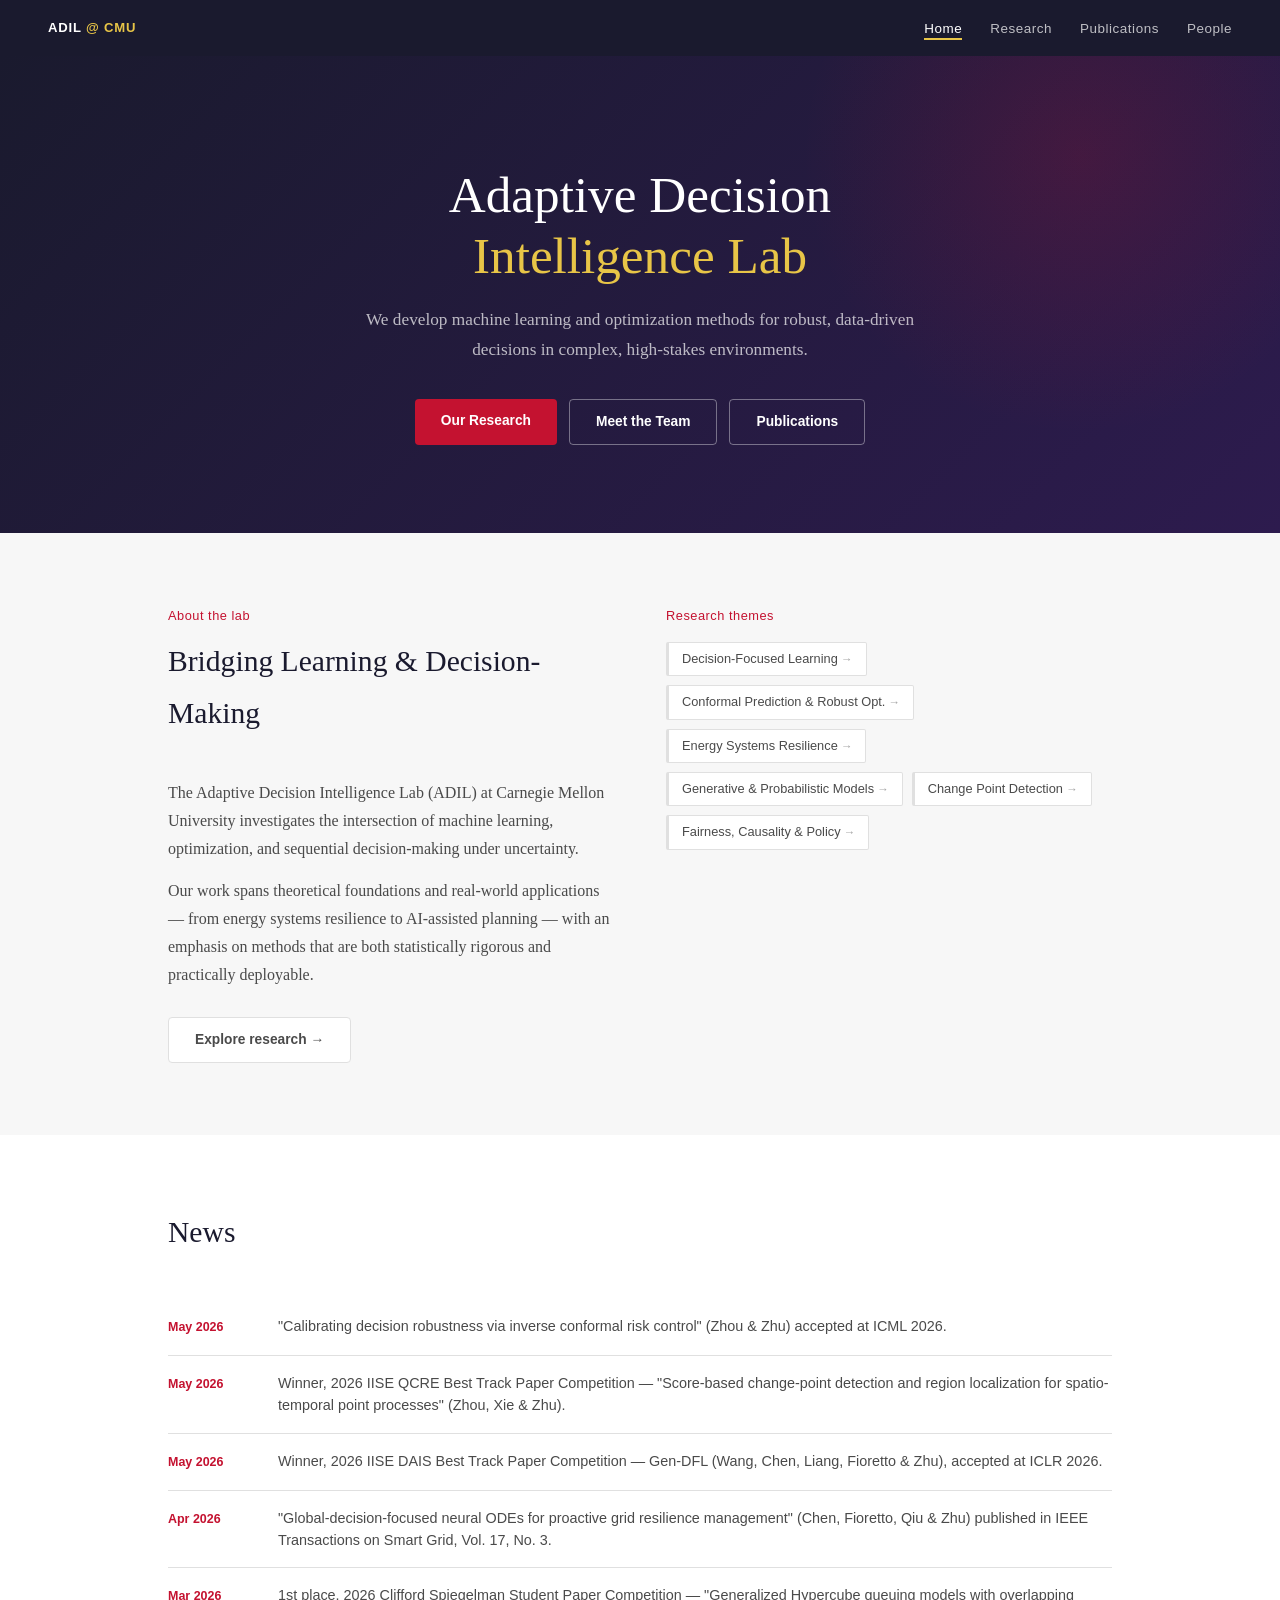
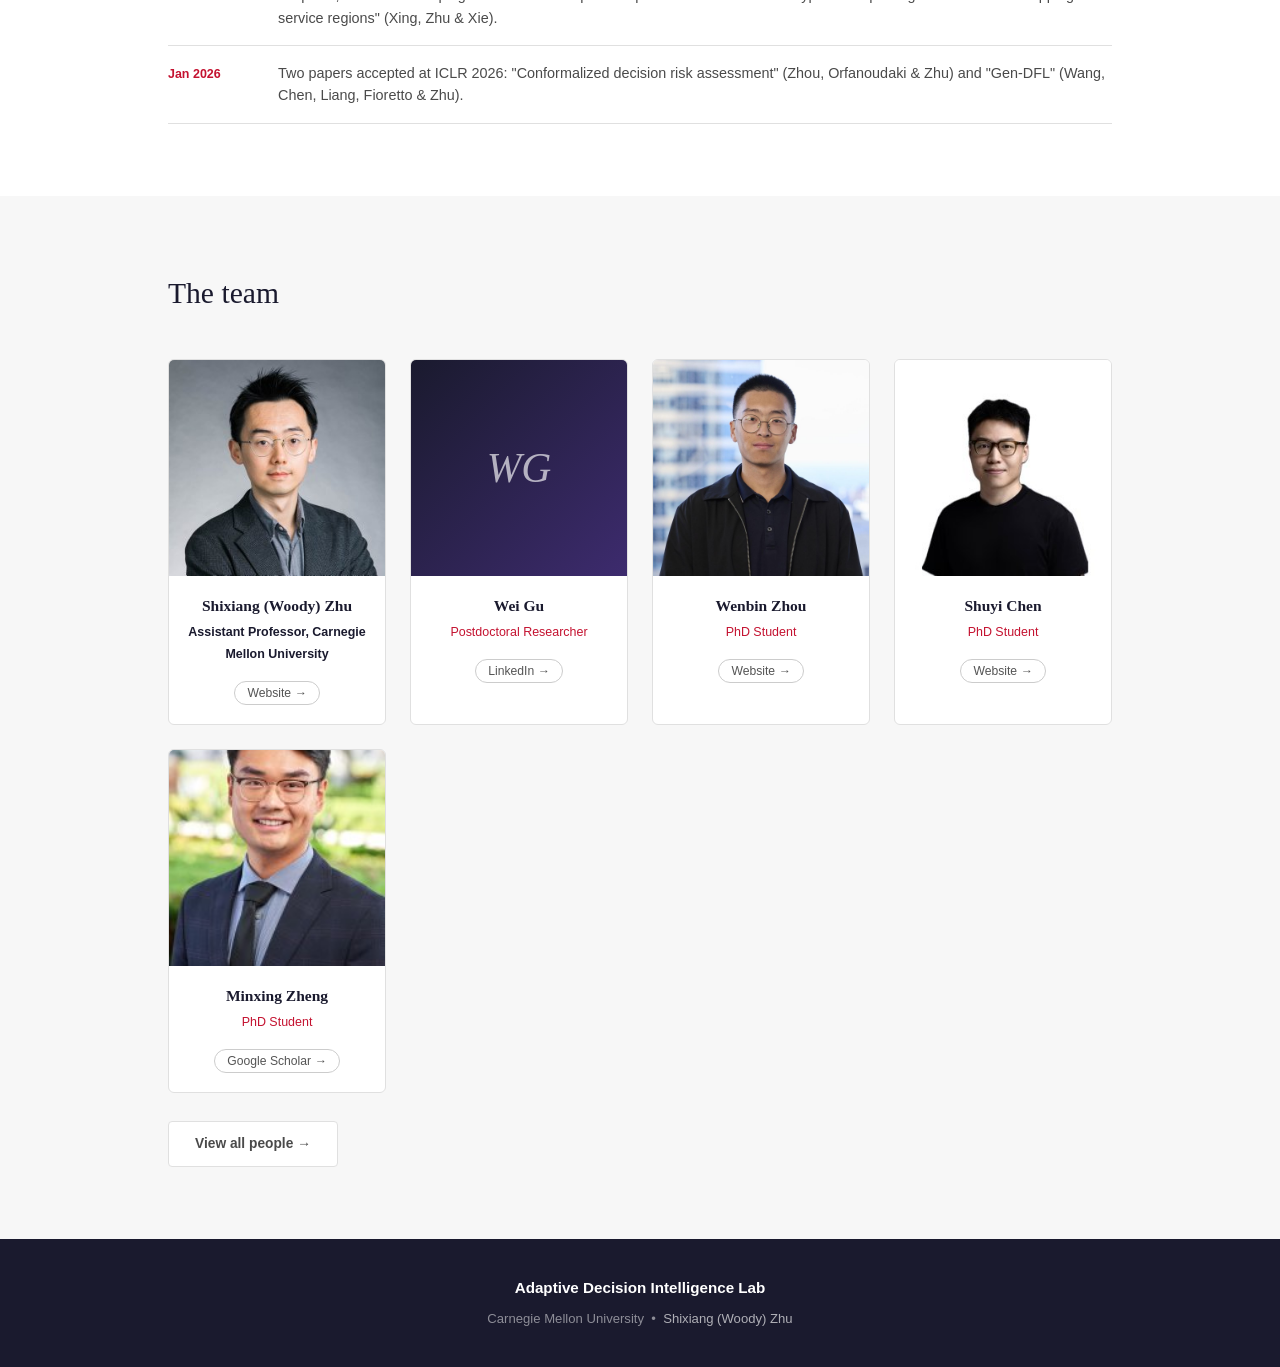
==== commit 37f3b744: "fix about page" ====
--- a/index.html
+++ b/index.html
@@ -138,48 +138,7 @@
 <section class="pad bg-light">
   <div class="container">
     <h2 class="section-title">The team</h2>
-    <div class="people-grid">
-      <div class="person-card pi">
-        <div class="person-avatar">WZ</div>
-        <div class="person-body">
-          <div class="person-name">Shixiang (Woody) Zhu</div>
-          <div class="person-role">Faculty</div>
-          <a class="person-link" href="https://www.andrew.cmu.edu/user/shixianz/" target="_blank" rel="noopener">Website &rarr;</a>
-        </div>
-      </div>
-      <div class="person-card">
-        <div class="person-avatar">WZ</div>
-        <div class="person-body">
-          <div class="person-name">Wenbin Zhou</div>
-          <div class="person-role">PhD Student</div>
-          <a class="person-link" href="https://wbzhou2001.github.io/" target="_blank" rel="noopener">Website &rarr;</a>
-        </div>
-      </div>
-      <div class="person-card">
-        <div class="person-avatar">SC</div>
-        <div class="person-body">
-          <div class="person-name">Shuyi Chen</div>
-          <div class="person-role">PhD Student</div>
-          <a class="person-link" href="https://shuyiryanchen.github.io/" target="_blank" rel="noopener">Website &rarr;</a>
-        </div>
-      </div>
-      <div class="person-card">
-        <div class="person-avatar">MZ</div>
-        <div class="person-body">
-          <div class="person-name">Minxing Zheng</div>
-          <div class="person-role">PhD Student</div>
-          <a class="person-link" href="https://scholar.google.com/citations?hl=en&user=f8xblKQAAAAJ&view_op=list_works&sortby=pubdate" target="_blank" rel="noopener">Scholar &rarr;</a>
-        </div>
-      </div>
-      <div class="person-card">
-        <div class="person-avatar">WG</div>
-        <div class="person-body">
-          <div class="person-name">Wei Gu</div>
-          <div class="person-role">PhD Student</div>
-          <a class="person-link" href="https://www.linkedin.com/in/wei-gu-524341154" target="_blank" rel="noopener">LinkedIn &rarr;</a>
-        </div>
-      </div>
-    </div>
+    <div class="people-grid" id="team-grid"></div>
     <br>
     <a class="btn btn-outline" href="people.html">View all people &rarr;</a>
   </div>
@@ -195,6 +154,7 @@
 <!-- Data -->
 <script src="data/news.js"></script>
 <script src="data/publications.js"></script>
+<script src="data/people.js"></script>
 <script>
   /* ── Research theme tags (link to research.html anchors) ── */
   const RESEARCH_AREAS = [
@@ -228,6 +188,34 @@
     li.innerHTML = `<span class="news-date">${esc(item.date)}</span><span class="news-text">${esc(item.text)}</span>`;
     newsList.appendChild(li);
   });
+
+  /* ── Team preview ── */
+  const teamGrid = document.getElementById('team-grid');
+  const teamMembers = [
+    ...(PEOPLE.faculty      || []).map(p => ({ ...p, _section: 'faculty' })),
+    ...(PEOPLE.postdocs     || []).map(p => ({ ...p, _section: 'postdoc' })),
+    ...(PEOPLE.phd_students || []).map(p => ({ ...p, _section: 'phd' })),
+  ];
+  teamMembers.forEach(person => {
+    const isPi = person._section === 'faculty';
+    const avatarContent = person.photo
+      ? `<img src="${esc(person.photo)}" alt="${esc(person.name)}">`
+      : esc(person.initials);
+    const firstLink = (person.links || [])[0];
+    const linkHtml = firstLink
+      ? `<a class="person-link" href="${esc(firstLink.url)}" target="_blank" rel="noopener">${esc(firstLink.label)} &rarr;</a>`
+      : '';
+    const card = document.createElement('div');
+    card.className = isPi ? 'person-card pi' : 'person-card';
+    card.innerHTML = `
+      <div class="person-avatar">${avatarContent}</div>
+      <div class="person-body">
+        <div class="person-name">${esc(person.name)}</div>
+        <div class="person-role">${esc(person.role)}</div>
+        ${linkHtml}
+      </div>`;
+    teamGrid.appendChild(card);
+  });
 </script>
 
 </body>
--- a/assets/css/style.css
+++ b/assets/css/style.css
@@ -191,6 +191,14 @@
   font-family: 'Georgia', serif;
   font-style: italic;
   color: rgba(255,255,255,0.65);
+  overflow: hidden;
+}
+
+.person-avatar img {
+  width: 100%;
+  height: 100%;
+  object-fit: cover;
+  display: block;
 }
 
 .person-card.pi .person-avatar {
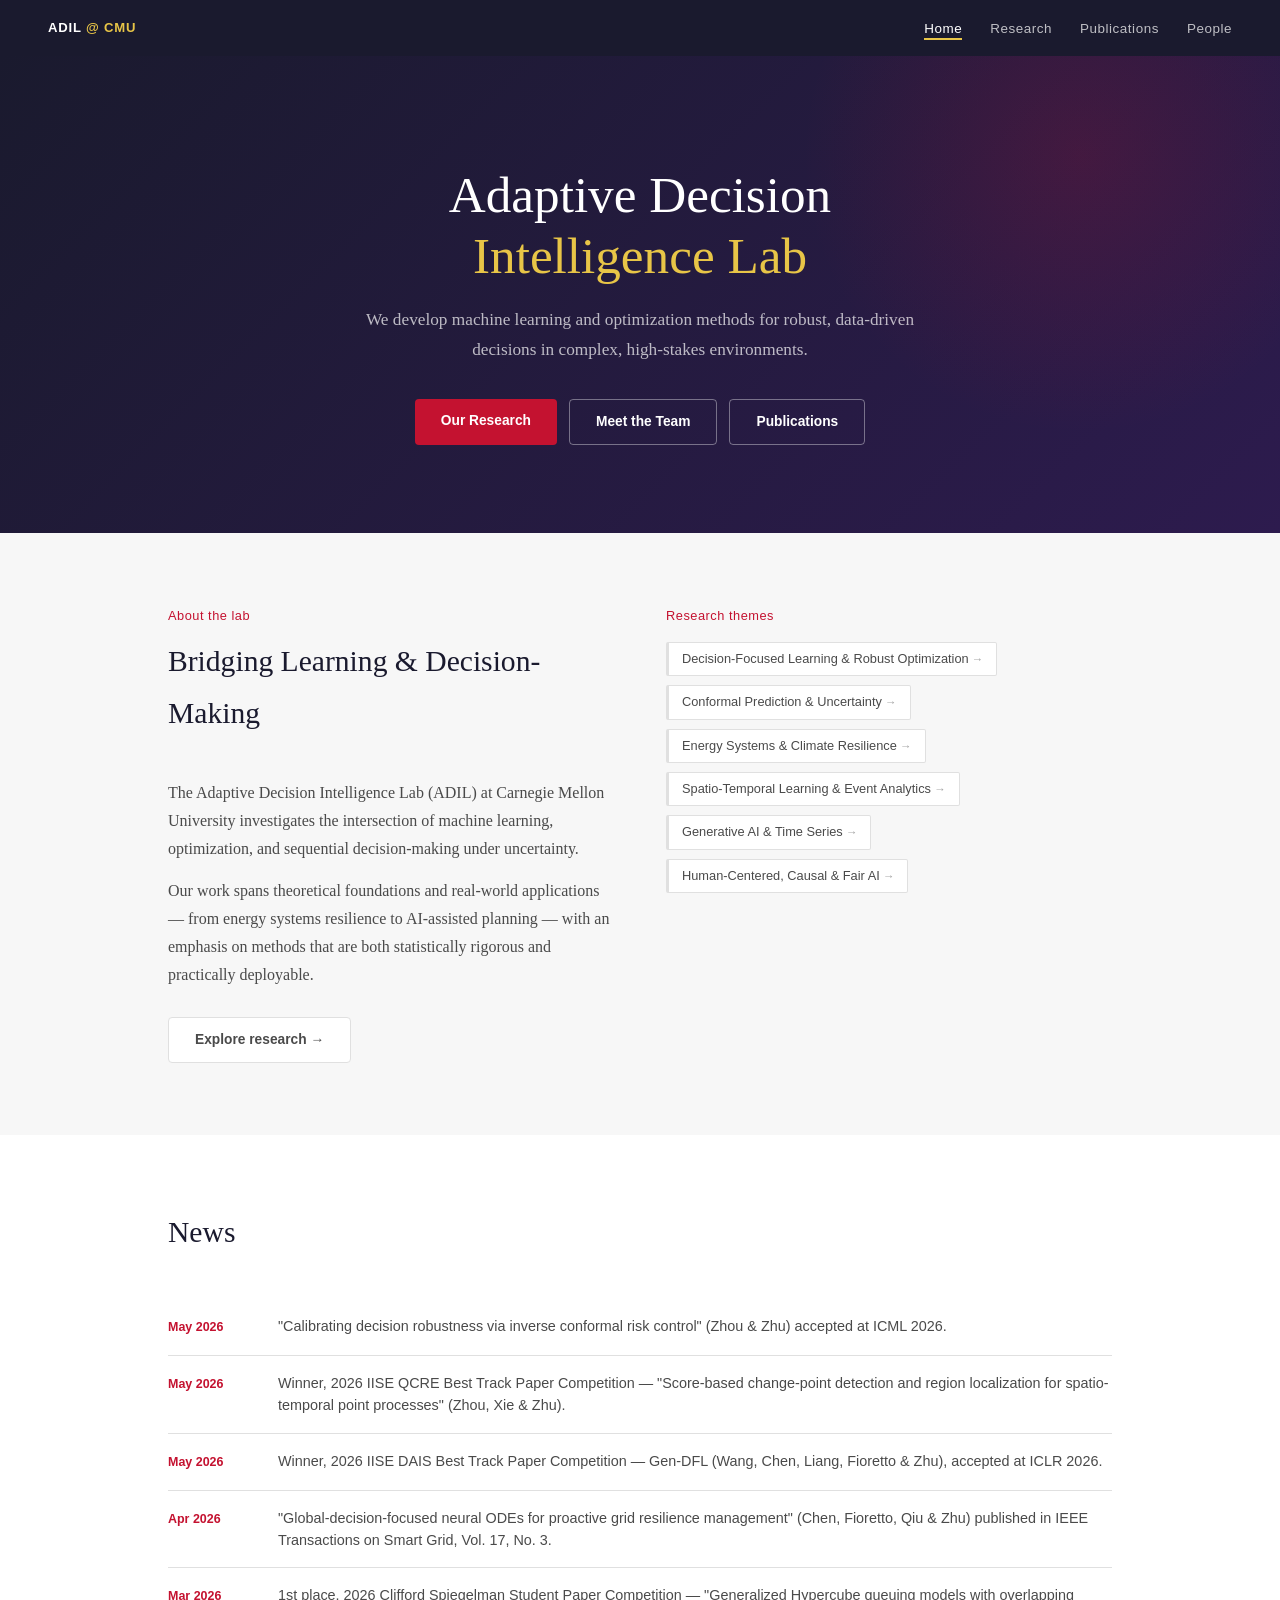
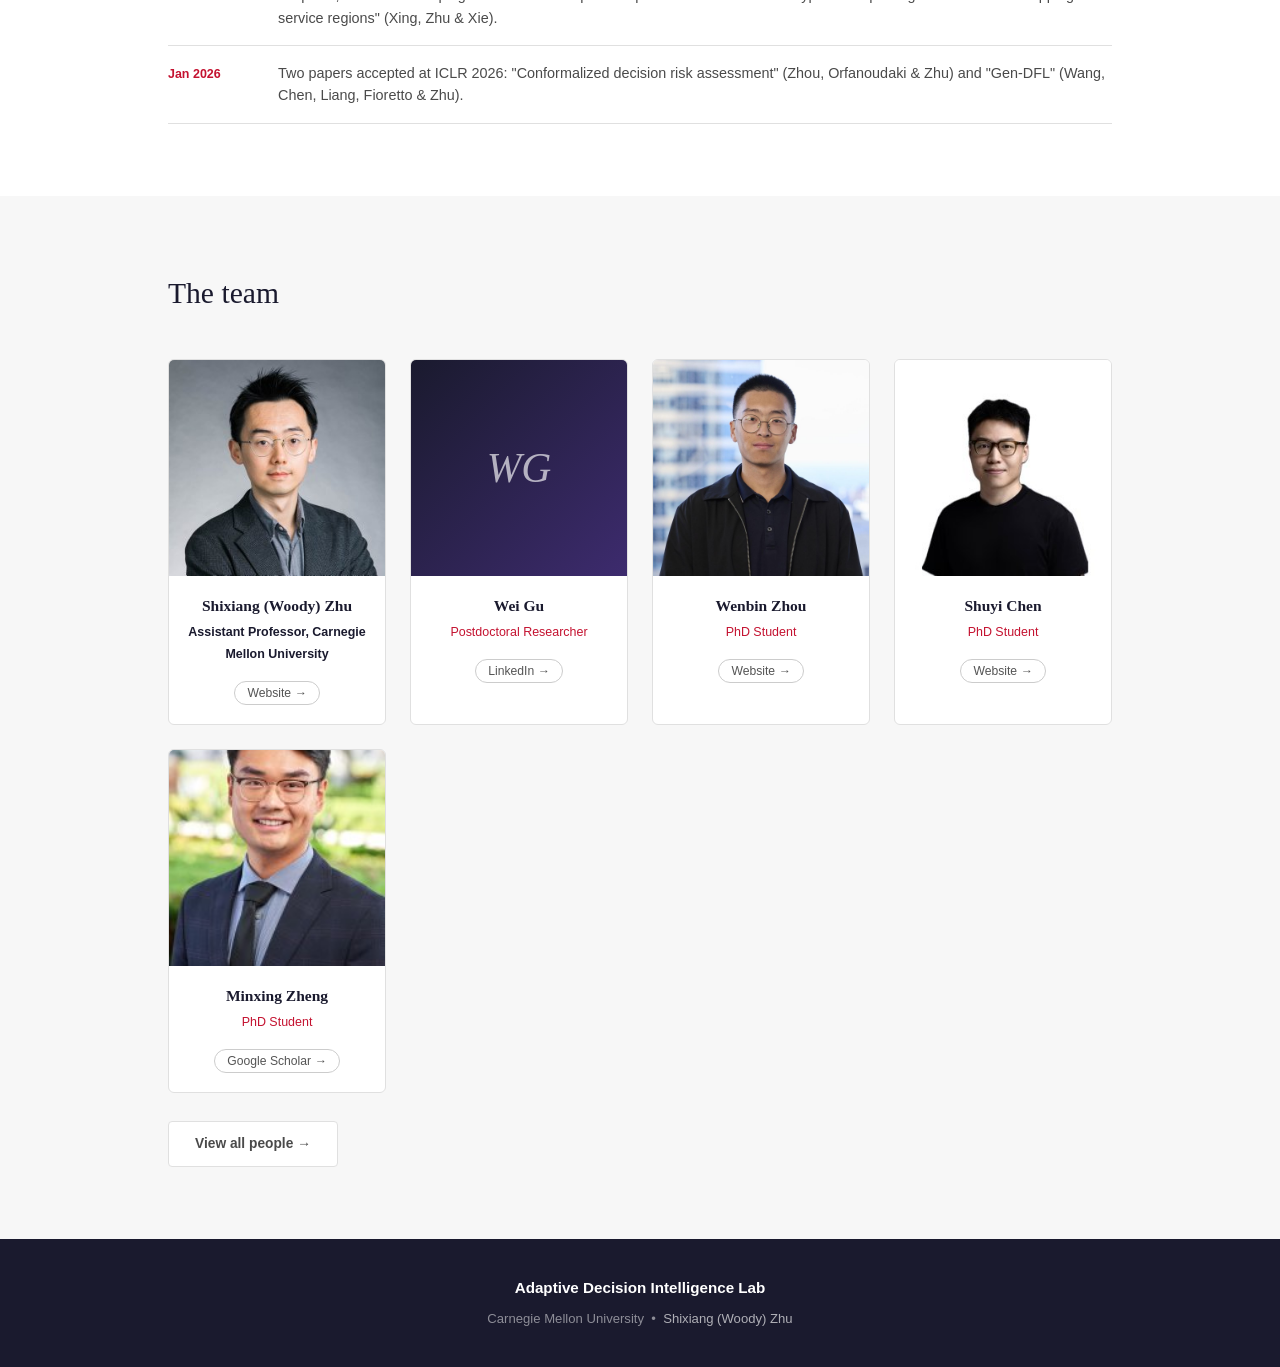
==== commit 41ff9473: "fix categories" ====
--- a/index.html
+++ b/index.html
@@ -158,12 +158,12 @@
 <script>
   /* ── Research theme tags (link to research.html anchors) ── */
   const RESEARCH_AREAS = [
-    { label: "Decision-Focused Learning",          id: "decision-learning" },
-    { label: "Conformal Prediction & Robust Opt.", id: "conformal-robust"  },
-    { label: "Energy Systems Resilience",          id: "energy-resilience" },
-    { label: "Generative & Probabilistic Models",  id: "generative-models" },
-    { label: "Change Point Detection",             id: "change-detection"  },
-    { label: "Fairness, Causality & Policy",       id: "fairness-policy"   },
+    { label: "Decision-Focused Learning & Robust Optimization", id: "decision-robust"       },
+    { label: "Conformal Prediction & Uncertainty",              id: "conformal-uncertainty" },
+    { label: "Energy Systems & Climate Resilience",             id: "energy-climate"        },
+    { label: "Spatio-Temporal Learning & Event Analytics",      id: "spatiotemporal-events" },
+    { label: "Generative AI & Time Series",                     id: "generative-timeseries" },
+    { label: "Human-Centered, Causal & Fair AI",                id: "human-causal-fair"     },
   ];
 
   const tagWrap = document.getElementById('theme-tags');
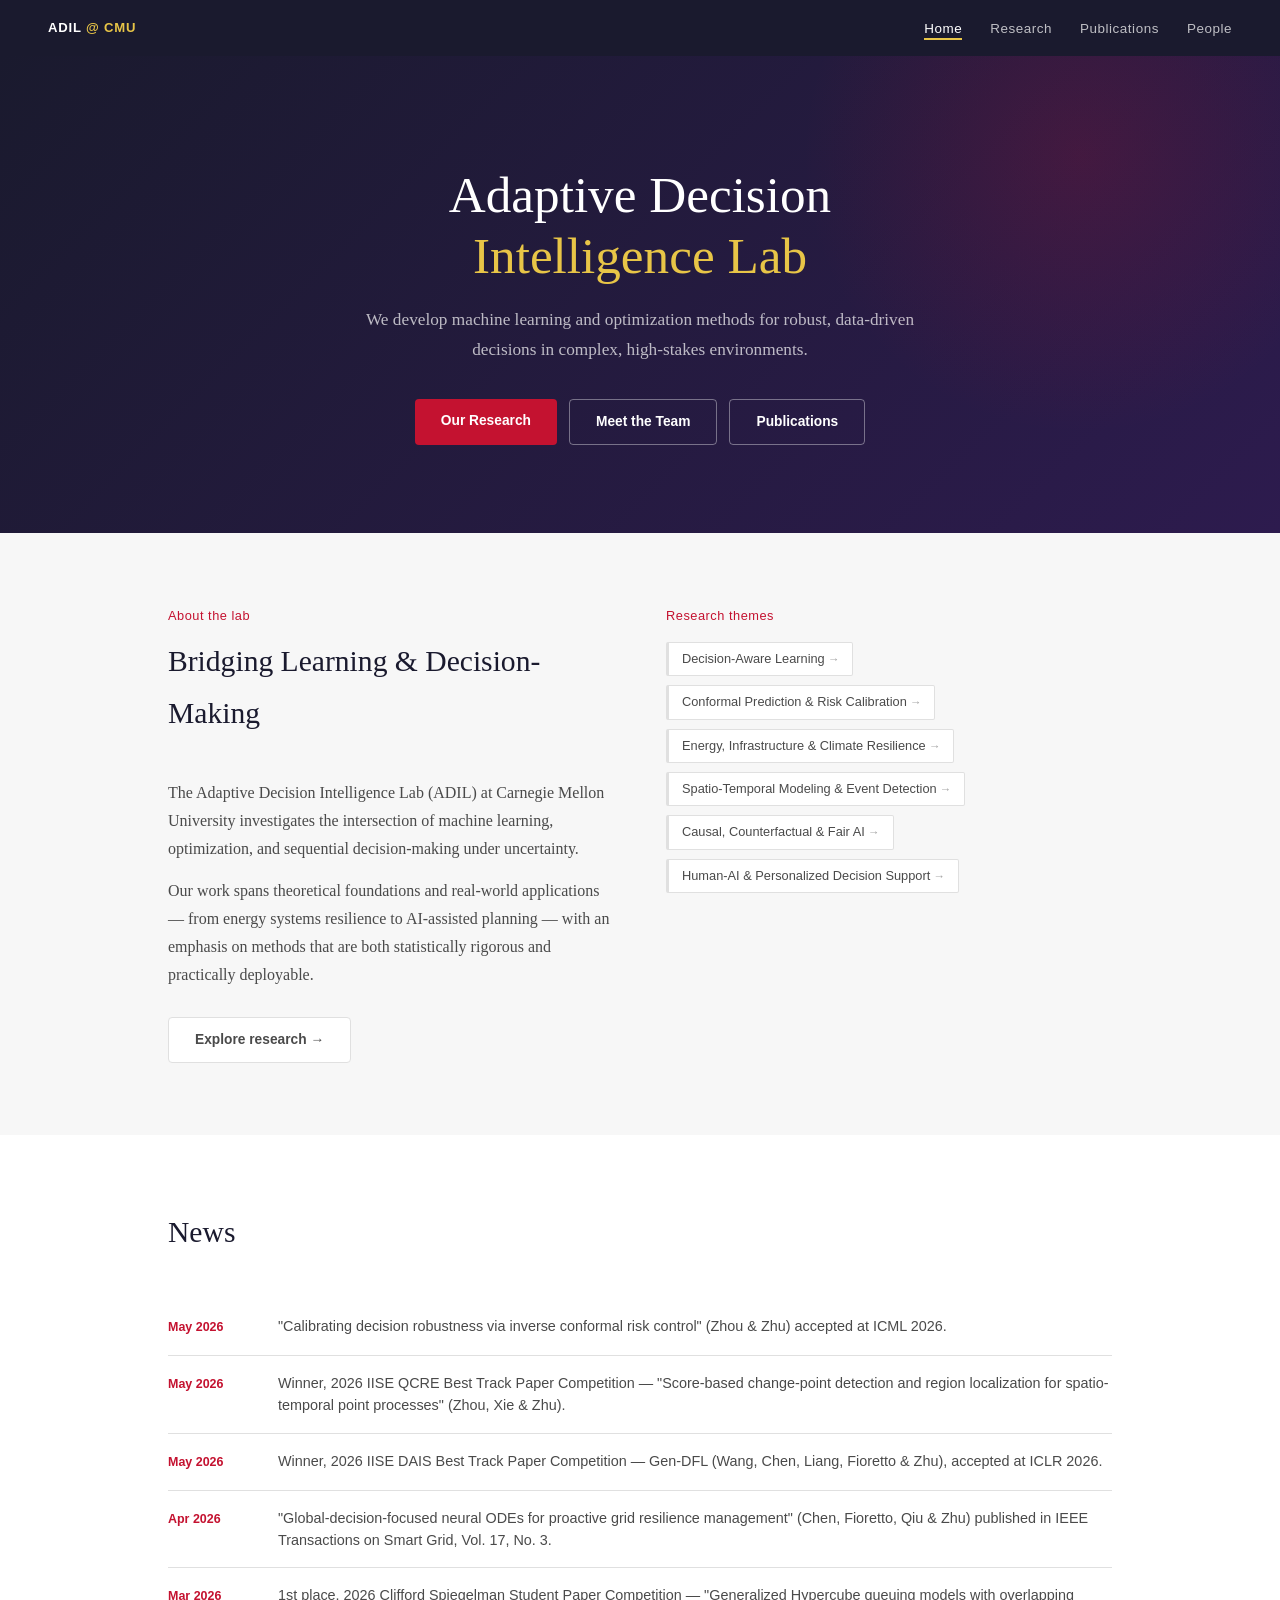
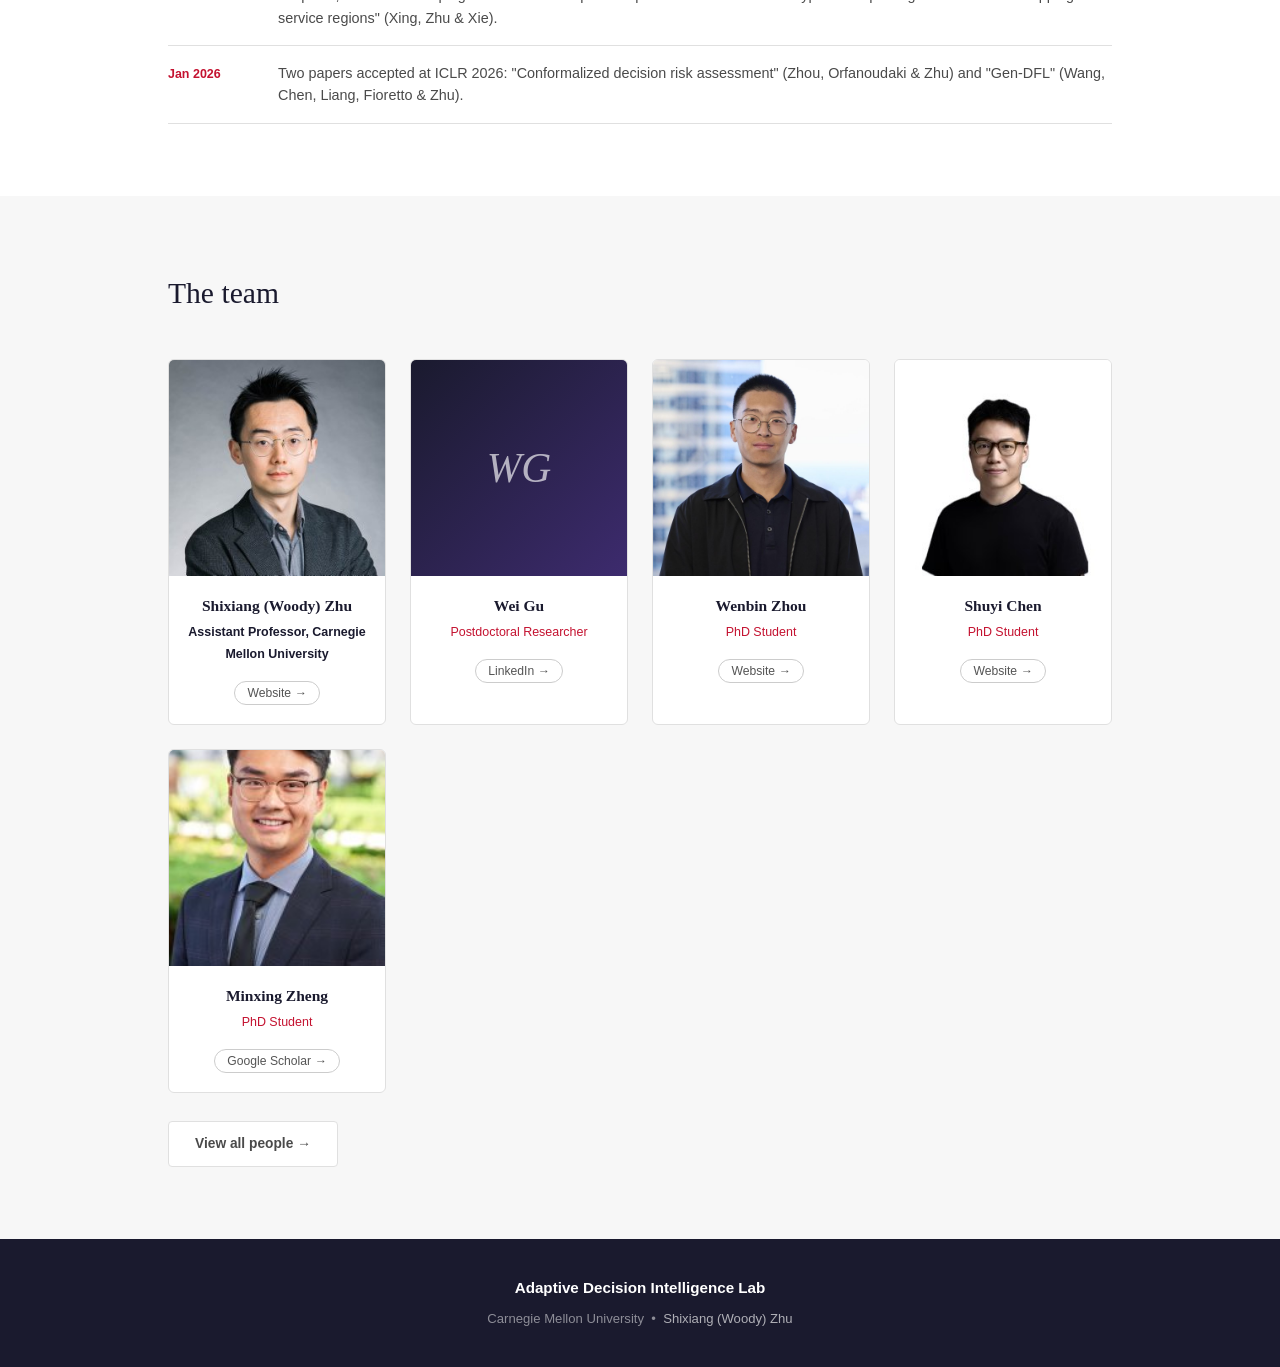
==== commit 9e5a08d4: "fix category" ====
--- a/index.html
+++ b/index.html
@@ -158,12 +158,12 @@
 <script>
   /* ── Research theme tags (link to research.html anchors) ── */
   const RESEARCH_AREAS = [
-    { label: "Decision-Focused Learning & Robust Optimization", id: "decision-robust"       },
-    { label: "Conformal Prediction & Uncertainty",              id: "conformal-uncertainty" },
-    { label: "Energy Systems & Climate Resilience",             id: "energy-climate"        },
-    { label: "Spatio-Temporal Learning & Event Analytics",      id: "spatiotemporal-events" },
-    { label: "Generative AI & Time Series",                     id: "generative-timeseries" },
-    { label: "Human-Centered, Causal & Fair AI",                id: "human-causal-fair"     },
+    { label: "Decision-Aware Learning",                       id: "decision-aware"          },
+    { label: "Conformal Prediction & Risk Calibration",       id: "conformal-risk"          },
+    { label: "Energy, Infrastructure & Climate Resilience",   id: "energy-resilience"       },
+    { label: "Spatio-Temporal Modeling & Event Detection",    id: "spatiotemporal-detection"},
+    { label: "Causal, Counterfactual & Fair AI",              id: "causal-fair"             },
+    { label: "Human-AI & Personalized Decision Support",      id: "human-ai-decisions"      },
   ];
 
   const tagWrap = document.getElementById('theme-tags');
